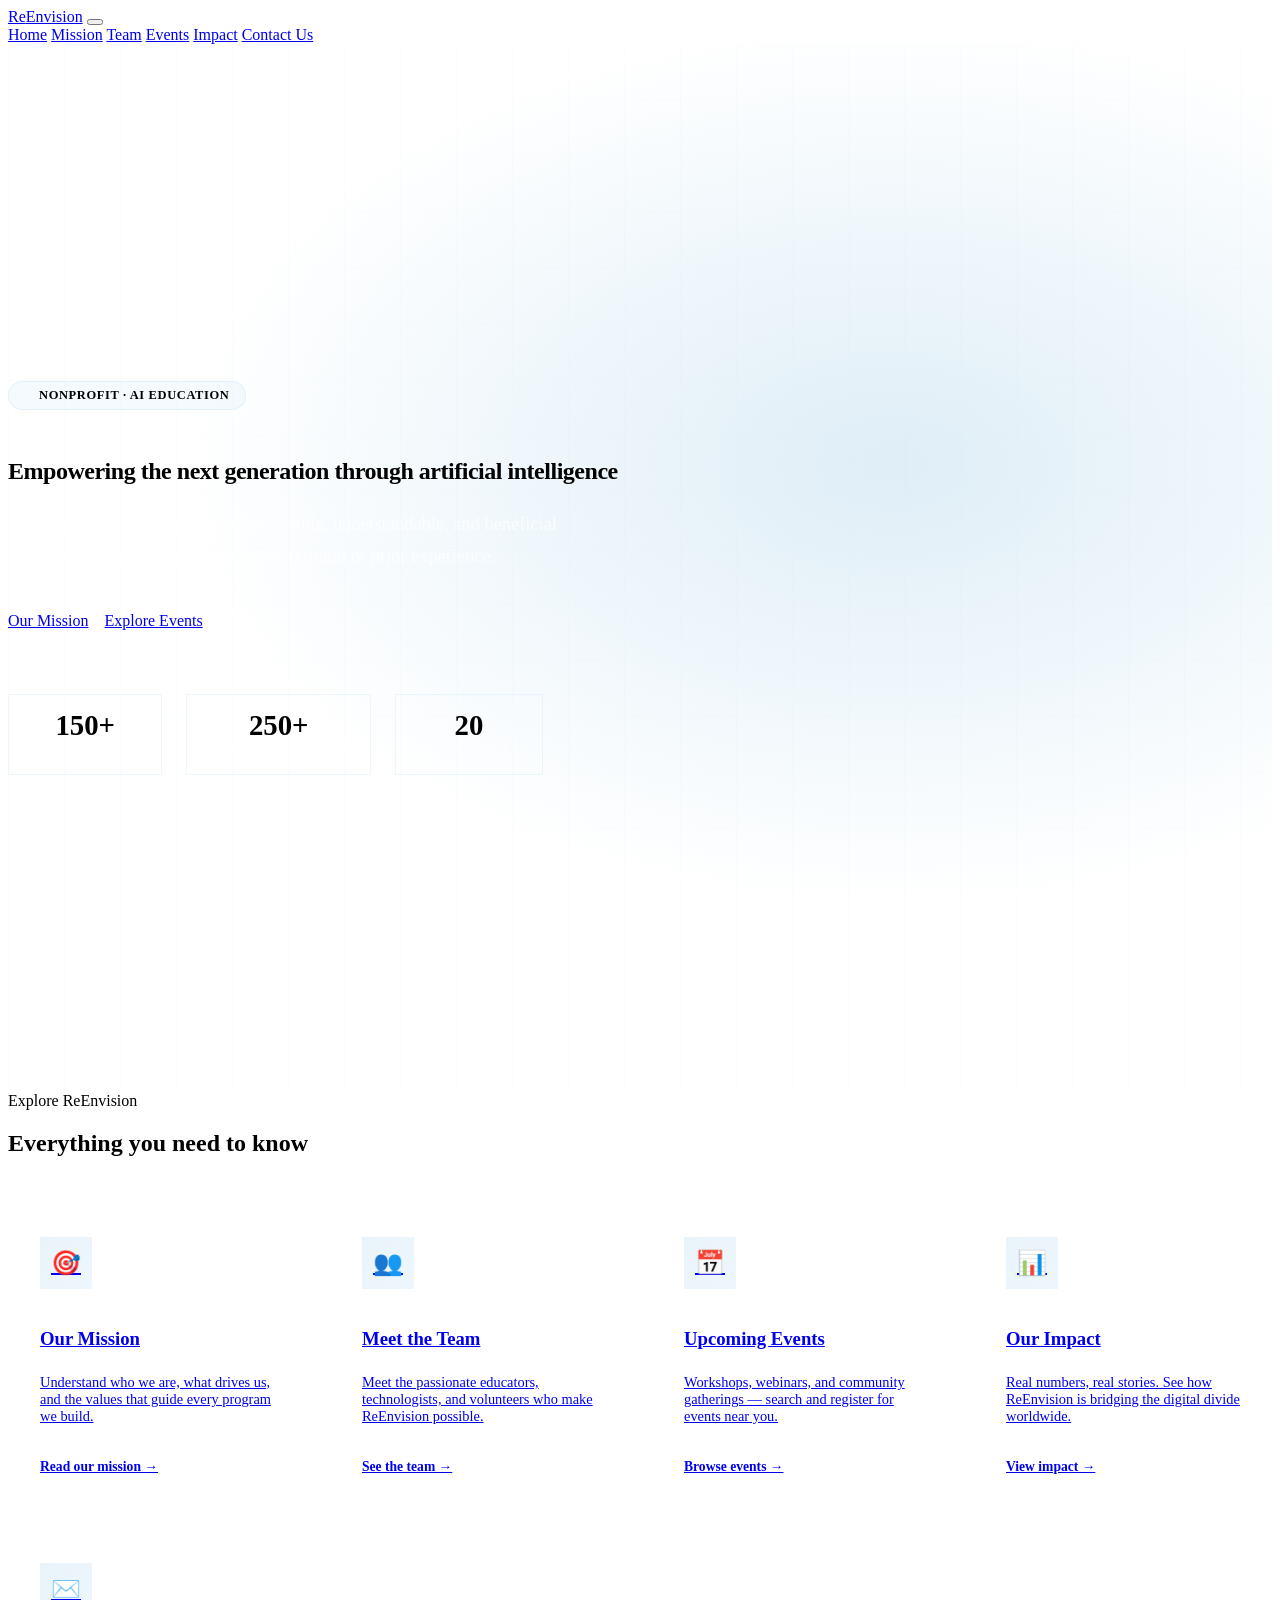
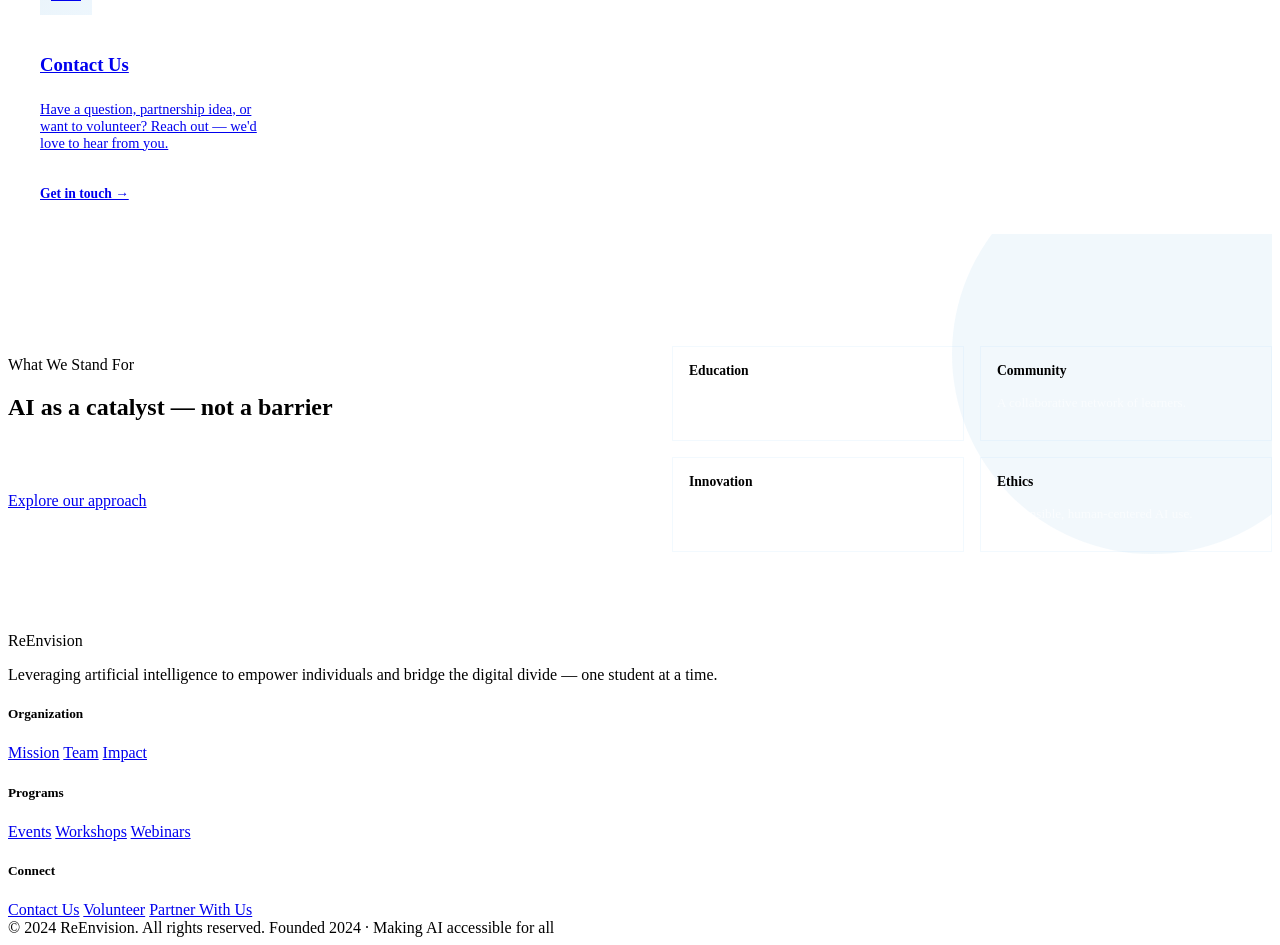
==== index.html @ 41a7dc38 "Add files via upload Main files added" ====
<!DOCTYPE html>
<html lang="en">
<head>
  <meta charset="UTF-8" />
  <meta name="viewport" content="width=device-width, initial-scale=1.0" />
  <title>ReEnvision — AI Education for Everyone</title>
  <link rel="stylesheet" href="style.css" />
  <style>
    /* ── Hero ── */
    .hero {
      background: linear-gradient(135deg, var(--navy) 0%, var(--mid-blue) 60%, #1a4a7a 100%);
      position: relative;
      overflow: hidden;
      padding: 120px 0 100px;
      min-height: 92vh;
      display: flex;
      align-items: center;
    }
    .hero::before {
      content: '';
      position: absolute;
      inset: 0;
      background: radial-gradient(ellipse 80% 60% at 70% 40%, rgba(74,159,212,0.18) 0%, transparent 70%);
    }
    .hero-grid-bg {
      position: absolute;
      inset: 0;
      background-image:
        linear-gradient(rgba(168,212,245,0.04) 1px, transparent 1px),
        linear-gradient(90deg, rgba(168,212,245,0.04) 1px, transparent 1px);
      background-size: 56px 56px;
    }
    .hero-content {
      position: relative;
      z-index: 2;
      max-width: 720px;
    }
    .hero-tag {
      display: inline-flex;
      align-items: center;
      gap: 8px;
      background: rgba(168,212,245,0.12);
      border: 1px solid rgba(168,212,245,0.25);
      border-radius: 100px;
      padding: 6px 16px;
      font-size: 0.78rem;
      font-weight: 600;
      color: var(--baby-blue);
      font-family: var(--font-display);
      letter-spacing: 0.05em;
      text-transform: uppercase;
      margin-bottom: 28px;
    }
    .hero-tag::before {
      content: '';
      width: 6px; height: 6px;
      background: var(--baby-blue);
      border-radius: 50%;
      animation: pulse 2s infinite;
    }
    @keyframes pulse {
      0%,100% { opacity: 1; transform: scale(1); }
      50%      { opacity: 0.5; transform: scale(1.4); }
    }
    .hero h1 {
      color: var(--white);
      margin-bottom: 24px;
      letter-spacing: -0.02em;
    }
    .hero h1 em {
      font-style: normal;
      color: var(--baby-blue);
    }
    .hero-sub {
      font-size: 1.15rem;
      color: rgba(255,255,255,0.72);
      margin-bottom: 40px;
      max-width: 560px;
      line-height: 1.7;
      font-family: var(--font-body);
    }
    .hero-btns { display: flex; gap: 16px; flex-wrap: wrap; }

    /* Floating stat chips */
    .hero-stats {
      display: flex;
      gap: 24px;
      margin-top: 64px;
      flex-wrap: wrap;
    }
    .stat-chip {
      background: rgba(255,255,255,0.06);
      border: 1px solid rgba(168,212,245,0.2);
      border-radius: var(--radius-md);
      padding: 16px 24px;
      text-align: center;
    }
    .stat-chip strong {
      display: block;
      font-family: var(--font-display);
      font-size: 1.8rem;
      font-weight: 800;
      color: var(--baby-blue);
      line-height: 1;
    }
    .stat-chip span {
      font-size: 0.78rem;
      color: rgba(255,255,255,0.55);
      text-transform: uppercase;
      letter-spacing: 0.06em;
    }

    /* ── Navigation Cards (Home Hub) ── */
    .nav-hub { background: var(--light-bg); }
    .hub-grid {
      display: grid;
      grid-template-columns: repeat(auto-fit, minmax(280px, 1fr));
      gap: 24px;
      margin-top: 48px;
    }
    .hub-card {
      background: var(--white);
      border: 1px solid var(--border);
      border-radius: var(--radius-md);
      padding: 32px;
      transition: var(--transition);
      box-shadow: var(--shadow-card);
      position: relative;
      overflow: hidden;
      display: flex;
      flex-direction: column;
    }
    .hub-card::before {
      content: '';
      position: absolute;
      top: 0; left: 0; right: 0;
      height: 3px;
      background: linear-gradient(90deg, var(--accent), var(--baby-blue));
      transform: scaleX(0);
      transform-origin: left;
      transition: var(--transition);
    }
    .hub-card:hover { transform: translateY(-6px); box-shadow: var(--shadow-hover); border-color: var(--baby-blue); }
    .hub-card:hover::before { transform: scaleX(1); }
    .hub-icon {
      width: 52px; height: 52px;
      background: linear-gradient(135deg, rgba(74,159,212,0.12), rgba(168,212,245,0.2));
      border-radius: var(--radius-sm);
      display: flex; align-items: center; justify-content: center;
      font-size: 1.5rem;
      margin-bottom: 20px;
    }
    .hub-card h3 { margin-bottom: 10px; }
    .hub-card p  { font-size: 0.9rem; flex: 1; }
    .hub-link {
      display: inline-flex;
      align-items: center;
      gap: 6px;
      margin-top: 20px;
      font-size: 0.85rem;
      font-weight: 600;
      color: var(--accent);
      font-family: var(--font-display);
      transition: var(--transition);
    }
    .hub-link:hover { gap: 10px; }

    /* ── Mission Strip ── */
    .mission-strip {
      background: linear-gradient(135deg, var(--navy), var(--mid-blue));
      color: var(--white);
      padding: 80px 0;
      position: relative;
      overflow: hidden;
    }
    .mission-strip::after {
      content: '';
      position: absolute;
      right: -80px; top: -80px;
      width: 400px; height: 400px;
      border-radius: 50%;
      background: rgba(74,159,212,0.08);
    }
    .mission-strip-inner {
      display: grid;
      grid-template-columns: 1fr 1fr;
      gap: 64px;
      align-items: center;
      position: relative;
      z-index: 1;
    }
    .mission-strip h2 { color: var(--white); }
    .mission-strip p { color: rgba(255,255,255,0.72); margin-top: 16px; }
    .pillars { margin-top: 32px; display: grid; grid-template-columns: 1fr 1fr; gap: 16px; }
    .pillar {
      background: rgba(255,255,255,0.06);
      border: 1px solid rgba(168,212,245,0.15);
      border-radius: var(--radius-sm);
      padding: 16px;
    }
    .pillar-name {
      font-family: var(--font-display);
      font-weight: 700;
      font-size: 0.85rem;
      color: var(--baby-blue);
      margin-bottom: 4px;
    }
    .pillar p { font-size: 0.82rem; color: rgba(255,255,255,0.6); }

    /* ── Responsive ── */
    @media (max-width: 768px) {
      .mission-strip-inner { grid-template-columns: 1fr; gap: 32px; }
      .hero { min-height: auto; padding: 80px 0 60px; }
    }
  </style>
</head>
<body>

<!-- ── Navigation ── -->
<nav class="nav">
  <div class="container nav-inner">
    <a class="nav-logo" href="index.html">Re<span>Envision</span></a>
    <button class="nav-toggle" aria-label="Toggle menu" onclick="this.nextElementSibling.classList.toggle('open')">
      <span></span><span></span><span></span>
    </button>
    <div class="nav-links">
      <a href="index.html" class="active">Home</a>
      <a href="mission.html">Mission</a>
      <a href="team.html">Team</a>
      <a href="events.html">Events</a>
      <a href="impact.html">Impact</a>
      <a href="contact.html" class="nav-cta">Contact Us</a>
    </div>
  </div>
</nav>

<!-- ── Hero ── -->
<section class="hero">
  <div class="hero-grid-bg"></div>
  <div class="container">
    <div class="hero-content">
      <div class="hero-tag">Nonprofit · AI Education</div>
      <h1>Empowering the next generation through <em>artificial intelligence</em></h1>
      <p class="hero-sub">ReEnvision makes AI education accessible, understandable, and beneficial for every student — regardless of background or prior experience.</p>
      <div class="hero-btns">
        <a href="mission.html" class="btn btn-primary">Our Mission</a>
        <a href="events.html" class="btn btn-outline">Explore Events</a>
      </div>
      <div class="hero-stats">
        <div class="stat-chip"><strong>150+</strong><span>Contributors</span></div>
        <div class="stat-chip"><strong>250+</strong><span>Hours of Content</span></div>
        <div class="stat-chip"><strong>20</strong><span>Partnerships</span></div>
      </div>
    </div>
  </div>
</section>

<!-- ── Hub Navigation ── -->
<section class="section nav-hub">
  <div class="container">
    <div class="text-center">
      <div class="eyebrow">Explore ReEnvision</div>
      <h2>Everything you need to know</h2>
      <div class="divider"></div>
    </div>
    <div class="hub-grid">
      <a href="mission.html" class="hub-card">
        <div class="hub-icon">🎯</div>
        <h3>Our Mission</h3>
        <p>Understand who we are, what drives us, and the values that guide every program we build.</p>
        <span class="hub-link">Read our mission →</span>
      </a>
      <a href="team.html" class="hub-card">
        <div class="hub-icon">👥</div>
        <h3>Meet the Team</h3>
        <p>Meet the passionate educators, technologists, and volunteers who make ReEnvision possible.</p>
        <span class="hub-link">See the team →</span>
      </a>
      <a href="events.html" class="hub-card">
        <div class="hub-icon">📅</div>
        <h3>Upcoming Events</h3>
        <p>Workshops, webinars, and community gatherings — search and register for events near you.</p>
        <span class="hub-link">Browse events →</span>
      </a>
      <a href="impact.html" class="hub-card">
        <div class="hub-icon">📊</div>
        <h3>Our Impact</h3>
        <p>Real numbers, real stories. See how ReEnvision is bridging the digital divide worldwide.</p>
        <span class="hub-link">View impact →</span>
      </a>
      <a href="contact.html" class="hub-card">
        <div class="hub-icon">✉️</div>
        <h3>Contact Us</h3>
        <p>Have a question, partnership idea, or want to volunteer? Reach out — we'd love to hear from you.</p>
        <span class="hub-link">Get in touch →</span>
      </a>
    </div>
  </div>
</section>

<!-- ── Mission Strip ── -->
<section class="mission-strip">
  <div class="container">
    <div class="mission-strip-inner">
      <div>
        <div class="eyebrow" style="color:var(--baby-blue)">What We Stand For</div>
        <h2>AI as a catalyst — not a barrier</h2>
        <p>We believe technology should uplift, not divide. ReEnvision exists to ensure that students from every background can participate in — and shape — the AI-powered future.</p>
        <a href="mission.html" class="btn btn-outline" style="margin-top:28px">Explore our approach</a>
      </div>
      <div class="pillars">
        <div class="pillar">
          <div class="pillar-name">Education</div>
          <p>Hands-on AI learning for all skill levels.</p>
        </div>
        <div class="pillar">
          <div class="pillar-name">Community</div>
          <p>A collaborative network of learners.</p>
        </div>
        <div class="pillar">
          <div class="pillar-name">Innovation</div>
          <p>Solving real problems with real tools.</p>
        </div>
        <div class="pillar">
          <div class="pillar-name">Ethics</div>
          <p>Responsible, human-centered AI use.</p>
        </div>
      </div>
    </div>
  </div>
</section>

<!-- ── Footer ── -->
<footer class="footer">
  <div class="container">
    <div class="footer-grid">
      <div class="footer-brand">
        <div class="footer-logo">Re<span>Envision</span></div>
        <p>Leveraging artificial intelligence to empower individuals and bridge the digital divide — one student at a time.</p>
      </div>
      <div class="footer-col">
        <h5>Organization</h5>
        <a href="mission.html">Mission</a>
        <a href="team.html">Team</a>
        <a href="impact.html">Impact</a>
      </div>
      <div class="footer-col">
        <h5>Programs</h5>
        <a href="events.html">Events</a>
        <a href="events.html">Workshops</a>
        <a href="events.html">Webinars</a>
      </div>
      <div class="footer-col">
        <h5>Connect</h5>
        <a href="contact.html">Contact Us</a>
        <a href="contact.html">Volunteer</a>
        <a href="contact.html">Partner With Us</a>
      </div>
    </div>
    <div class="footer-bottom">
      <span>© 2024 ReEnvision. All rights reserved.</span>
      <span>Founded 2024 · Making AI accessible for all</span>
    </div>
  </div>
</footer>

</body>
</html>
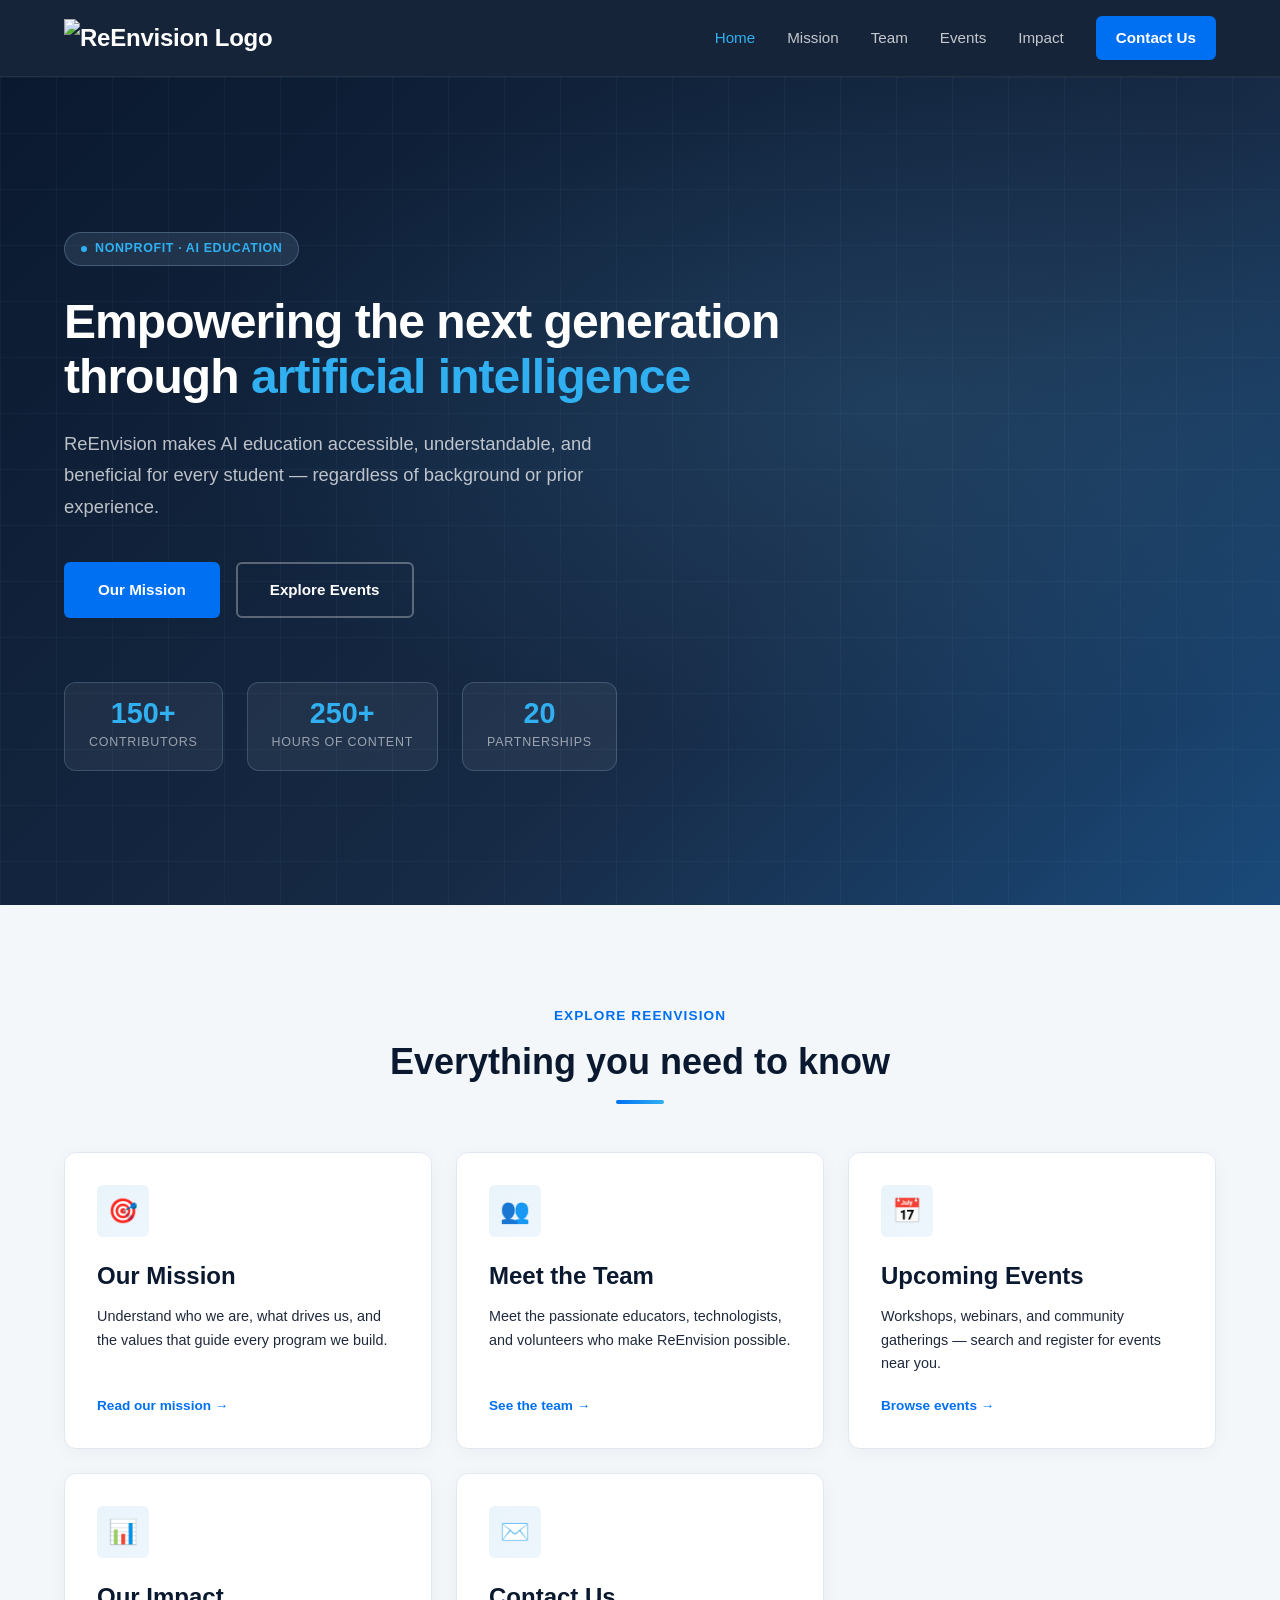
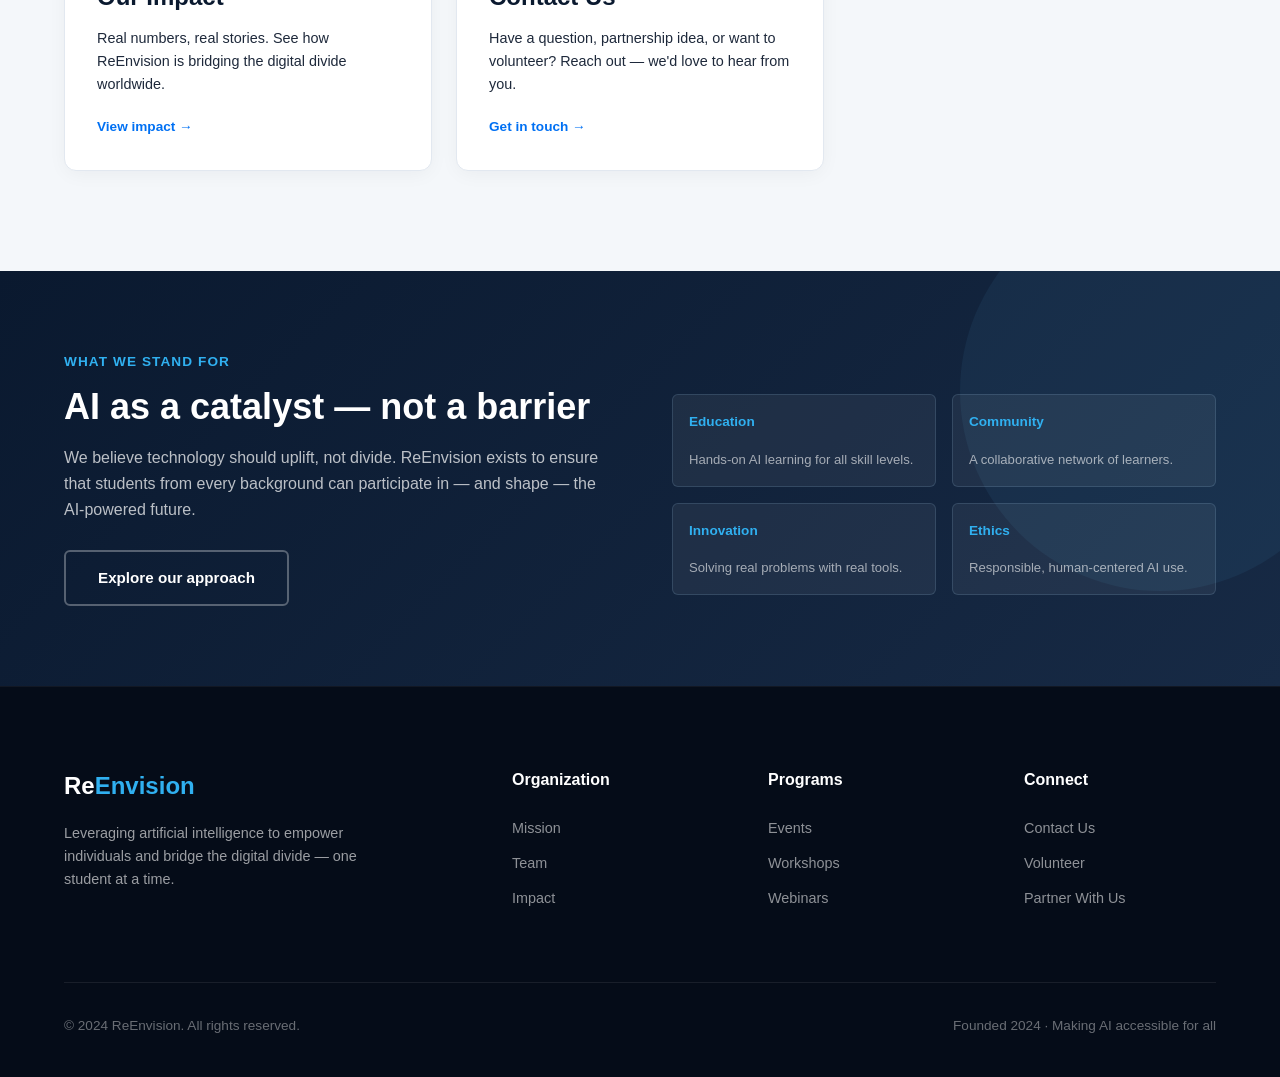
==== commit ea9cba82: "Replace logo text with image in navigation" ====
--- a/index.html
+++ b/index.html
@@ -1,368 +1,368 @@
-<!DOCTYPE html>
-<html lang="en">
-<head>
-  <meta charset="UTF-8" />
-  <meta name="viewport" content="width=device-width, initial-scale=1.0" />
-  <title>ReEnvision — AI Education for Everyone</title>
-  <link rel="stylesheet" href="style.css" />
-  <style>
-    /* ── Hero ── */
-    .hero {
-      background: linear-gradient(135deg, var(--navy) 0%, var(--mid-blue) 60%, #1a4a7a 100%);
-      position: relative;
-      overflow: hidden;
-      padding: 120px 0 100px;
-      min-height: 92vh;
-      display: flex;
-      align-items: center;
-    }
-    .hero::before {
-      content: '';
-      position: absolute;
-      inset: 0;
-      background: radial-gradient(ellipse 80% 60% at 70% 40%, rgba(74,159,212,0.18) 0%, transparent 70%);
-    }
-    .hero-grid-bg {
-      position: absolute;
-      inset: 0;
-      background-image:
-        linear-gradient(rgba(168,212,245,0.04) 1px, transparent 1px),
-        linear-gradient(90deg, rgba(168,212,245,0.04) 1px, transparent 1px);
-      background-size: 56px 56px;
-    }
-    .hero-content {
-      position: relative;
-      z-index: 2;
-      max-width: 720px;
-    }
-    .hero-tag {
-      display: inline-flex;
-      align-items: center;
-      gap: 8px;
-      background: rgba(168,212,245,0.12);
-      border: 1px solid rgba(168,212,245,0.25);
-      border-radius: 100px;
-      padding: 6px 16px;
-      font-size: 0.78rem;
-      font-weight: 600;
-      color: var(--baby-blue);
-      font-family: var(--font-display);
-      letter-spacing: 0.05em;
-      text-transform: uppercase;
-      margin-bottom: 28px;
-    }
-    .hero-tag::before {
-      content: '';
-      width: 6px; height: 6px;
-      background: var(--baby-blue);
-      border-radius: 50%;
-      animation: pulse 2s infinite;
-    }
-    @keyframes pulse {
-      0%,100% { opacity: 1; transform: scale(1); }
-      50%      { opacity: 0.5; transform: scale(1.4); }
-    }
-    .hero h1 {
-      color: var(--white);
-      margin-bottom: 24px;
-      letter-spacing: -0.02em;
-    }
-    .hero h1 em {
-      font-style: normal;
-      color: var(--baby-blue);
-    }
-    .hero-sub {
-      font-size: 1.15rem;
-      color: rgba(255,255,255,0.72);
-      margin-bottom: 40px;
-      max-width: 560px;
-      line-height: 1.7;
-      font-family: var(--font-body);
-    }
-    .hero-btns { display: flex; gap: 16px; flex-wrap: wrap; }
-
-    /* Floating stat chips */
-    .hero-stats {
-      display: flex;
-      gap: 24px;
-      margin-top: 64px;
-      flex-wrap: wrap;
-    }
-    .stat-chip {
-      background: rgba(255,255,255,0.06);
-      border: 1px solid rgba(168,212,245,0.2);
-      border-radius: var(--radius-md);
-      padding: 16px 24px;
-      text-align: center;
-    }
-    .stat-chip strong {
-      display: block;
-      font-family: var(--font-display);
-      font-size: 1.8rem;
-      font-weight: 800;
-      color: var(--baby-blue);
-      line-height: 1;
-    }
-    .stat-chip span {
-      font-size: 0.78rem;
-      color: rgba(255,255,255,0.55);
-      text-transform: uppercase;
-      letter-spacing: 0.06em;
-    }
-
-    /* ── Navigation Cards (Home Hub) ── */
-    .nav-hub { background: var(--light-bg); }
-    .hub-grid {
-      display: grid;
-      grid-template-columns: repeat(auto-fit, minmax(280px, 1fr));
-      gap: 24px;
-      margin-top: 48px;
-    }
-    .hub-card {
-      background: var(--white);
-      border: 1px solid var(--border);
-      border-radius: var(--radius-md);
-      padding: 32px;
-      transition: var(--transition);
-      box-shadow: var(--shadow-card);
-      position: relative;
-      overflow: hidden;
-      display: flex;
-      flex-direction: column;
-    }
-    .hub-card::before {
-      content: '';
-      position: absolute;
-      top: 0; left: 0; right: 0;
-      height: 3px;
-      background: linear-gradient(90deg, var(--accent), var(--baby-blue));
-      transform: scaleX(0);
-      transform-origin: left;
-      transition: var(--transition);
-    }
-    .hub-card:hover { transform: translateY(-6px); box-shadow: var(--shadow-hover); border-color: var(--baby-blue); }
-    .hub-card:hover::before { transform: scaleX(1); }
-    .hub-icon {
-      width: 52px; height: 52px;
-      background: linear-gradient(135deg, rgba(74,159,212,0.12), rgba(168,212,245,0.2));
-      border-radius: var(--radius-sm);
-      display: flex; align-items: center; justify-content: center;
-      font-size: 1.5rem;
-      margin-bottom: 20px;
-    }
-    .hub-card h3 { margin-bottom: 10px; }
-    .hub-card p  { font-size: 0.9rem; flex: 1; }
-    .hub-link {
-      display: inline-flex;
-      align-items: center;
-      gap: 6px;
-      margin-top: 20px;
-      font-size: 0.85rem;
-      font-weight: 600;
-      color: var(--accent);
-      font-family: var(--font-display);
-      transition: var(--transition);
-    }
-    .hub-link:hover { gap: 10px; }
-
-    /* ── Mission Strip ── */
-    .mission-strip {
-      background: linear-gradient(135deg, var(--navy), var(--mid-blue));
-      color: var(--white);
-      padding: 80px 0;
-      position: relative;
-      overflow: hidden;
-    }
-    .mission-strip::after {
-      content: '';
-      position: absolute;
-      right: -80px; top: -80px;
-      width: 400px; height: 400px;
-      border-radius: 50%;
-      background: rgba(74,159,212,0.08);
-    }
-    .mission-strip-inner {
-      display: grid;
-      grid-template-columns: 1fr 1fr;
-      gap: 64px;
-      align-items: center;
-      position: relative;
-      z-index: 1;
-    }
-    .mission-strip h2 { color: var(--white); }
-    .mission-strip p { color: rgba(255,255,255,0.72); margin-top: 16px; }
-    .pillars { margin-top: 32px; display: grid; grid-template-columns: 1fr 1fr; gap: 16px; }
-    .pillar {
-      background: rgba(255,255,255,0.06);
-      border: 1px solid rgba(168,212,245,0.15);
-      border-radius: var(--radius-sm);
-      padding: 16px;
-    }
-    .pillar-name {
-      font-family: var(--font-display);
-      font-weight: 700;
-      font-size: 0.85rem;
-      color: var(--baby-blue);
-      margin-bottom: 4px;
-    }
-    .pillar p { font-size: 0.82rem; color: rgba(255,255,255,0.6); }
-
-    /* ── Responsive ── */
-    @media (max-width: 768px) {
-      .mission-strip-inner { grid-template-columns: 1fr; gap: 32px; }
-      .hero { min-height: auto; padding: 80px 0 60px; }
-    }
-  </style>
-</head>
-<body>
-
-<!-- ── Navigation ── -->
-<nav class="nav">
-  <div class="container nav-inner">
-    <a class="nav-logo" href="index.html">Re<span>Envision</span></a>
-    <button class="nav-toggle" aria-label="Toggle menu" onclick="this.nextElementSibling.classList.toggle('open')">
-      <span></span><span></span><span></span>
-    </button>
-    <div class="nav-links">
-      <a href="index.html" class="active">Home</a>
-      <a href="mission.html">Mission</a>
-      <a href="team.html">Team</a>
-      <a href="events.html">Events</a>
-      <a href="impact.html">Impact</a>
-      <a href="contact.html" class="nav-cta">Contact Us</a>
-    </div>
-  </div>
-</nav>
-
-<!-- ── Hero ── -->
-<section class="hero">
-  <div class="hero-grid-bg"></div>
-  <div class="container">
-    <div class="hero-content">
-      <div class="hero-tag">Nonprofit · AI Education</div>
-      <h1>Empowering the next generation through <em>artificial intelligence</em></h1>
-      <p class="hero-sub">ReEnvision makes AI education accessible, understandable, and beneficial for every student — regardless of background or prior experience.</p>
-      <div class="hero-btns">
-        <a href="mission.html" class="btn btn-primary">Our Mission</a>
-        <a href="events.html" class="btn btn-outline">Explore Events</a>
-      </div>
-      <div class="hero-stats">
-        <div class="stat-chip"><strong>150+</strong><span>Contributors</span></div>
-        <div class="stat-chip"><strong>250+</strong><span>Hours of Content</span></div>
-        <div class="stat-chip"><strong>20</strong><span>Partnerships</span></div>
-      </div>
-    </div>
-  </div>
-</section>
-
-<!-- ── Hub Navigation ── -->
-<section class="section nav-hub">
-  <div class="container">
-    <div class="text-center">
-      <div class="eyebrow">Explore ReEnvision</div>
-      <h2>Everything you need to know</h2>
-      <div class="divider"></div>
-    </div>
-    <div class="hub-grid">
-      <a href="mission.html" class="hub-card">
-        <div class="hub-icon">🎯</div>
-        <h3>Our Mission</h3>
-        <p>Understand who we are, what drives us, and the values that guide every program we build.</p>
-        <span class="hub-link">Read our mission →</span>
-      </a>
-      <a href="team.html" class="hub-card">
-        <div class="hub-icon">👥</div>
-        <h3>Meet the Team</h3>
-        <p>Meet the passionate educators, technologists, and volunteers who make ReEnvision possible.</p>
-        <span class="hub-link">See the team →</span>
-      </a>
-      <a href="events.html" class="hub-card">
-        <div class="hub-icon">📅</div>
-        <h3>Upcoming Events</h3>
-        <p>Workshops, webinars, and community gatherings — search and register for events near you.</p>
-        <span class="hub-link">Browse events →</span>
-      </a>
-      <a href="impact.html" class="hub-card">
-        <div class="hub-icon">📊</div>
-        <h3>Our Impact</h3>
-        <p>Real numbers, real stories. See how ReEnvision is bridging the digital divide worldwide.</p>
-        <span class="hub-link">View impact →</span>
-      </a>
-      <a href="contact.html" class="hub-card">
-        <div class="hub-icon">✉️</div>
-        <h3>Contact Us</h3>
-        <p>Have a question, partnership idea, or want to volunteer? Reach out — we'd love to hear from you.</p>
-        <span class="hub-link">Get in touch →</span>
-      </a>
-    </div>
-  </div>
-</section>
-
-<!-- ── Mission Strip ── -->
-<section class="mission-strip">
-  <div class="container">
-    <div class="mission-strip-inner">
-      <div>
-        <div class="eyebrow" style="color:var(--baby-blue)">What We Stand For</div>
-        <h2>AI as a catalyst — not a barrier</h2>
-        <p>We believe technology should uplift, not divide. ReEnvision exists to ensure that students from every background can participate in — and shape — the AI-powered future.</p>
-        <a href="mission.html" class="btn btn-outline" style="margin-top:28px">Explore our approach</a>
-      </div>
-      <div class="pillars">
-        <div class="pillar">
-          <div class="pillar-name">Education</div>
-          <p>Hands-on AI learning for all skill levels.</p>
-        </div>
-        <div class="pillar">
-          <div class="pillar-name">Community</div>
-          <p>A collaborative network of learners.</p>
-        </div>
-        <div class="pillar">
-          <div class="pillar-name">Innovation</div>
-          <p>Solving real problems with real tools.</p>
-        </div>
-        <div class="pillar">
-          <div class="pillar-name">Ethics</div>
-          <p>Responsible, human-centered AI use.</p>
-        </div>
-      </div>
-    </div>
-  </div>
-</section>
-
-<!-- ── Footer ── -->
-<footer class="footer">
-  <div class="container">
-    <div class="footer-grid">
-      <div class="footer-brand">
-        <div class="footer-logo">Re<span>Envision</span></div>
-        <p>Leveraging artificial intelligence to empower individuals and bridge the digital divide — one student at a time.</p>
-      </div>
-      <div class="footer-col">
-        <h5>Organization</h5>
-        <a href="mission.html">Mission</a>
-        <a href="team.html">Team</a>
-        <a href="impact.html">Impact</a>
-      </div>
-      <div class="footer-col">
-        <h5>Programs</h5>
-        <a href="events.html">Events</a>
-        <a href="events.html">Workshops</a>
-        <a href="events.html">Webinars</a>
-      </div>
-      <div class="footer-col">
-        <h5>Connect</h5>
-        <a href="contact.html">Contact Us</a>
-        <a href="contact.html">Volunteer</a>
-        <a href="contact.html">Partner With Us</a>
-      </div>
-    </div>
-    <div class="footer-bottom">
-      <span>© 2024 ReEnvision. All rights reserved.</span>
-      <span>Founded 2024 · Making AI accessible for all</span>
-    </div>
-  </div>
-</footer>
-
-</body>
-</html>+<!DOCTYPE html>
+<html lang="en">
+<head>
+  <meta charset="UTF-8" />
+  <meta name="viewport" content="width=device-width, initial-scale=1.0" />
+  <title>ReEnvision — AI Education for Everyone</title>
+  <link rel="stylesheet" href="style.css" />
+  <style>
+    /* ── Hero ── */
+    .hero {
+      background: linear-gradient(135deg, var(--navy) 0%, var(--mid-blue) 60%, #1a4a7a 100%);
+      position: relative;
+      overflow: hidden;
+      padding: 120px 0 100px;
+      min-height: 92vh;
+      display: flex;
+      align-items: center;
+    }
+    .hero::before {
+      content: '';
+      position: absolute;
+      inset: 0;
+      background: radial-gradient(ellipse 80% 60% at 70% 40%, rgba(74,159,212,0.18) 0%, transparent 70%);
+    }
+    .hero-grid-bg {
+      position: absolute;
+      inset: 0;
+      background-image:
+        linear-gradient(rgba(168,212,245,0.04) 1px, transparent 1px),
+        linear-gradient(90deg, rgba(168,212,245,0.04) 1px, transparent 1px);
+      background-size: 56px 56px;
+    }
+    .hero-content {
+      position: relative;
+      z-index: 2;
+      max-width: 720px;
+    }
+    .hero-tag {
+      display: inline-flex;
+      align-items: center;
+      gap: 8px;
+      background: rgba(168,212,245,0.12);
+      border: 1px solid rgba(168,212,245,0.25);
+      border-radius: 100px;
+      padding: 6px 16px;
+      font-size: 0.78rem;
+      font-weight: 600;
+      color: var(--baby-blue);
+      font-family: var(--font-display);
+      letter-spacing: 0.05em;
+      text-transform: uppercase;
+      margin-bottom: 28px;
+    }
+    .hero-tag::before {
+      content: '';
+      width: 6px; height: 6px;
+      background: var(--baby-blue);
+      border-radius: 50%;
+      animation: pulse 2s infinite;
+    }
+    @keyframes pulse {
+      0%,100% { opacity: 1; transform: scale(1); }
+      50%      { opacity: 0.5; transform: scale(1.4); }
+    }
+    .hero h1 {
+      color: var(--white);
+      margin-bottom: 24px;
+      letter-spacing: -0.02em;
+    }
+    .hero h1 em {
+      font-style: normal;
+      color: var(--baby-blue);
+    }
+    .hero-sub {
+      font-size: 1.15rem;
+      color: rgba(255,255,255,0.72);
+      margin-bottom: 40px;
+      max-width: 560px;
+      line-height: 1.7;
+      font-family: var(--font-body);
+    }
+    .hero-btns { display: flex; gap: 16px; flex-wrap: wrap; }
+
+    /* Floating stat chips */
+    .hero-stats {
+      display: flex;
+      gap: 24px;
+      margin-top: 64px;
+      flex-wrap: wrap;
+    }
+    .stat-chip {
+      background: rgba(255,255,255,0.06);
+      border: 1px solid rgba(168,212,245,0.2);
+      border-radius: var(--radius-md);
+      padding: 16px 24px;
+      text-align: center;
+    }
+    .stat-chip strong {
+      display: block;
+      font-family: var(--font-display);
+      font-size: 1.8rem;
+      font-weight: 800;
+      color: var(--baby-blue);
+      line-height: 1;
+    }
+    .stat-chip span {
+      font-size: 0.78rem;
+      color: rgba(255,255,255,0.55);
+      text-transform: uppercase;
+      letter-spacing: 0.06em;
+    }
+
+    /* ── Navigation Cards (Home Hub) ── */
+    .nav-hub { background: var(--light-bg); }
+    .hub-grid {
+      display: grid;
+      grid-template-columns: repeat(auto-fit, minmax(280px, 1fr));
+      gap: 24px;
+      margin-top: 48px;
+    }
+    .hub-card {
+      background: var(--white);
+      border: 1px solid var(--border);
+      border-radius: var(--radius-md);
+      padding: 32px;
+      transition: var(--transition);
+      box-shadow: var(--shadow-card);
+      position: relative;
+      overflow: hidden;
+      display: flex;
+      flex-direction: column;
+    }
+    .hub-card::before {
+      content: '';
+      position: absolute;
+      top: 0; left: 0; right: 0;
+      height: 3px;
+      background: linear-gradient(90deg, var(--accent), var(--baby-blue));
+      transform: scaleX(0);
+      transform-origin: left;
+      transition: var(--transition);
+    }
+    .hub-card:hover { transform: translateY(-6px); box-shadow: var(--shadow-hover); border-color: var(--baby-blue); }
+    .hub-card:hover::before { transform: scaleX(1); }
+    .hub-icon {
+      width: 52px; height: 52px;
+      background: linear-gradient(135deg, rgba(74,159,212,0.12), rgba(168,212,245,0.2));
+      border-radius: var(--radius-sm);
+      display: flex; align-items: center; justify-content: center;
+      font-size: 1.5rem;
+      margin-bottom: 20px;
+    }
+    .hub-card h3 { margin-bottom: 10px; }
+    .hub-card p  { font-size: 0.9rem; flex: 1; }
+    .hub-link {
+      display: inline-flex;
+      align-items: center;
+      gap: 6px;
+      margin-top: 20px;
+      font-size: 0.85rem;
+      font-weight: 600;
+      color: var(--accent);
+      font-family: var(--font-display);
+      transition: var(--transition);
+    }
+    .hub-link:hover { gap: 10px; }
+
+    /* ── Mission Strip ── */
+    .mission-strip {
+      background: linear-gradient(135deg, var(--navy), var(--mid-blue));
+      color: var(--white);
+      padding: 80px 0;
+      position: relative;
+      overflow: hidden;
+    }
+    .mission-strip::after {
+      content: '';
+      position: absolute;
+      right: -80px; top: -80px;
+      width: 400px; height: 400px;
+      border-radius: 50%;
+      background: rgba(74,159,212,0.08);
+    }
+    .mission-strip-inner {
+      display: grid;
+      grid-template-columns: 1fr 1fr;
+      gap: 64px;
+      align-items: center;
+      position: relative;
+      z-index: 1;
+    }
+    .mission-strip h2 { color: var(--white); }
+    .mission-strip p { color: rgba(255,255,255,0.72); margin-top: 16px; }
+    .pillars { margin-top: 32px; display: grid; grid-template-columns: 1fr 1fr; gap: 16px; }
+    .pillar {
+      background: rgba(255,255,255,0.06);
+      border: 1px solid rgba(168,212,245,0.15);
+      border-radius: var(--radius-sm);
+      padding: 16px;
+    }
+    .pillar-name {
+      font-family: var(--font-display);
+      font-weight: 700;
+      font-size: 0.85rem;
+      color: var(--baby-blue);
+      margin-bottom: 4px;
+    }
+    .pillar p { font-size: 0.82rem; color: rgba(255,255,255,0.6); }
+
+    /* ── Responsive ── */
+    @media (max-width: 768px) {
+      .mission-strip-inner { grid-template-columns: 1fr; gap: 32px; }
+      .hero { min-height: auto; padding: 80px 0 60px; }
+    }
+  </style>
+</head>
+<body>
+
+<!-- ── Navigation ── -->
+<nav class="nav">
+  <div class="container nav-inner">
+    <a class="nav-logo" href="index.html"><img src="reenvisionlogo.png" alt="ReEnvision Logo" class="logo-img"></a>
+    <button class="nav-toggle" aria-label="Toggle menu" onclick="this.nextElementSibling.classList.toggle('open')">
+      <span></span><span></span><span></span>
+    </button>
+    <div class="nav-links">
+      <a href="index.html" class="active">Home</a>
+      <a href="mission.html">Mission</a>
+      <a href="team.html">Team</a>
+      <a href="events.html">Events</a>
+      <a href="impact.html">Impact</a>
+      <a href="contact.html" class="nav-cta">Contact Us</a>
+    </div>
+  </div>
+</nav>
+
+<!-- ── Hero ── -->
+<section class="hero">
+  <div class="hero-grid-bg"></div>
+  <div class="container">
+    <div class="hero-content">
+      <div class="hero-tag">Nonprofit · AI Education</div>
+      <h1>Empowering the next generation through <em>artificial intelligence</em></h1>
+      <p class="hero-sub">ReEnvision makes AI education accessible, understandable, and beneficial for every student — regardless of background or prior experience.</p>
+      <div class="hero-btns">
+        <a href="mission.html" class="btn btn-primary">Our Mission</a>
+        <a href="events.html" class="btn btn-outline">Explore Events</a>
+      </div>
+      <div class="hero-stats">
+        <div class="stat-chip"><strong>150+</strong><span>Contributors</span></div>
+        <div class="stat-chip"><strong>250+</strong><span>Hours of Content</span></div>
+        <div class="stat-chip"><strong>20</strong><span>Partnerships</span></div>
+      </div>
+    </div>
+  </div>
+</section>
+
+<!-- ── Hub Navigation ── -->
+<section class="section nav-hub">
+  <div class="container">
+    <div class="text-center">
+      <div class="eyebrow">Explore ReEnvision</div>
+      <h2>Everything you need to know</h2>
+      <div class="divider"></div>
+    </div>
+    <div class="hub-grid">
+      <a href="mission.html" class="hub-card">
+        <div class="hub-icon">🎯</div>
+        <h3>Our Mission</h3>
+        <p>Understand who we are, what drives us, and the values that guide every program we build.</p>
+        <span class="hub-link">Read our mission →</span>
+      </a>
+      <a href="team.html" class="hub-card">
+        <div class="hub-icon">👥</div>
+        <h3>Meet the Team</h3>
+        <p>Meet the passionate educators, technologists, and volunteers who make ReEnvision possible.</p>
+        <span class="hub-link">See the team →</span>
+      </a>
+      <a href="events.html" class="hub-card">
+        <div class="hub-icon">📅</div>
+        <h3>Upcoming Events</h3>
+        <p>Workshops, webinars, and community gatherings — search and register for events near you.</p>
+        <span class="hub-link">Browse events →</span>
+      </a>
+      <a href="impact.html" class="hub-card">
+        <div class="hub-icon">📊</div>
+        <h3>Our Impact</h3>
+        <p>Real numbers, real stories. See how ReEnvision is bridging the digital divide worldwide.</p>
+        <span class="hub-link">View impact →</span>
+      </a>
+      <a href="contact.html" class="hub-card">
+        <div class="hub-icon">✉️</div>
+        <h3>Contact Us</h3>
+        <p>Have a question, partnership idea, or want to volunteer? Reach out — we'd love to hear from you.</p>
+        <span class="hub-link">Get in touch →</span>
+      </a>
+    </div>
+  </div>
+</section>
+
+<!-- ── Mission Strip ── -->
+<section class="mission-strip">
+  <div class="container">
+    <div class="mission-strip-inner">
+      <div>
+        <div class="eyebrow" style="color:var(--baby-blue)">What We Stand For</div>
+        <h2>AI as a catalyst — not a barrier</h2>
+        <p>We believe technology should uplift, not divide. ReEnvision exists to ensure that students from every background can participate in — and shape — the AI-powered future.</p>
+        <a href="mission.html" class="btn btn-outline" style="margin-top:28px">Explore our approach</a>
+      </div>
+      <div class="pillars">
+        <div class="pillar">
+          <div class="pillar-name">Education</div>
+          <p>Hands-on AI learning for all skill levels.</p>
+        </div>
+        <div class="pillar">
+          <div class="pillar-name">Community</div>
+          <p>A collaborative network of learners.</p>
+        </div>
+        <div class="pillar">
+          <div class="pillar-name">Innovation</div>
+          <p>Solving real problems with real tools.</p>
+        </div>
+        <div class="pillar">
+          <div class="pillar-name">Ethics</div>
+          <p>Responsible, human-centered AI use.</p>
+        </div>
+      </div>
+    </div>
+  </div>
+</section>
+
+<!-- ── Footer ── -->
+<footer class="footer">
+  <div class="container">
+    <div class="footer-grid">
+      <div class="footer-brand">
+        <div class="footer-logo">Re<span>Envision</span></div>
+        <p>Leveraging artificial intelligence to empower individuals and bridge the digital divide — one student at a time.</p>
+      </div>
+      <div class="footer-col">
+        <h5>Organization</h5>
+        <a href="mission.html">Mission</a>
+        <a href="team.html">Team</a>
+        <a href="impact.html">Impact</a>
+      </div>
+      <div class="footer-col">
+        <h5>Programs</h5>
+        <a href="events.html">Events</a>
+        <a href="events.html">Workshops</a>
+        <a href="events.html">Webinars</a>
+      </div>
+      <div class="footer-col">
+        <h5>Connect</h5>
+        <a href="contact.html">Contact Us</a>
+        <a href="contact.html">Volunteer</a>
+        <a href="contact.html">Partner With Us</a>
+      </div>
+    </div>
+    <div class="footer-bottom">
+      <span>© 2024 ReEnvision. All rights reserved.</span>
+      <span>Founded 2024 · Making AI accessible for all</span>
+    </div>
+  </div>
+</footer>
+
+</body>
+</html>
--- a/style.css
+++ b/style.css
@@ -0,0 +1,375 @@
+/* ==========================================================================
+   1. GLOBAL VARIABLES & DESIGN SYSTEM
+   ========================================================================== */
+:root {
+  /* Color Palette */
+  --navy: #0a192f;
+  --mid-blue: #172a45;
+  --baby-blue: #30b0f0;
+  --accent: #0070f3;
+  --white: #ffffff;
+  --light-bg: #f4f7fa;
+  --text-dark: #1e293b;
+  --text-mid: #64748b;
+  --border: #e2e8f0;
+
+  /* Typography */
+  --font-display: 'Segoe UI', -apple-system, BlinkMacSystemFont, Roboto, sans-serif;
+  --font-body: 'Segoe UI', -apple-system, BlinkMacSystemFont, Roboto, sans-serif;
+
+  /* Sizing & Borders */
+  --radius-sm: 6px;
+  --radius-md: 12px;
+  --transition: all 0.3s cubic-bezier(0.4, 0, 0.2, 1);
+
+  /* Shadows */
+  --shadow-card: 0 4px 20px -2px rgba(10, 25, 47, 0.05);
+  --shadow-hover: 0 12px 30px -4px rgba(10, 25, 47, 0.12);
+}
+
+/* ==========================================================================
+   2. BASE STYLES & RESET
+   ========================================================================== */
+*, *::before, *::after {
+  box-sizing: border-box;
+  margin: 0;
+  padding: 0;
+}
+
+body {
+  font-family: var(--font-body);
+  background-color: var(--white);
+  color: var(--text-dark);
+  line-height: 1.6;
+  -webkit-font-smoothing: antialiased;
+}
+
+a {
+  text-decoration: none;
+  color: inherit;
+  transition: var(--transition);
+}
+
+img {
+  max-width: 100%;
+  display: block;
+}
+
+/* ==========================================================================
+   3. STRUCTURAL LAYOUT UTILITIES
+   ========================================================================== */
+.container {
+  width: 100%;
+  max-width: 1200px;
+  margin: 0 auto;
+  padding: 0 24px;
+}
+
+.section {
+  padding: 100px 0;
+}
+
+.text-center {
+  text-align: center;
+}
+
+.divider {
+  width: 48px;
+  height: 4px;
+  background: linear-gradient(90deg, var(--accent), var(--baby-blue));
+  margin: 16px auto 32px;
+  border-radius: 2px;
+}
+
+.eyebrow {
+  font-family: var(--font-display);
+  font-size: 0.85rem;
+  font-weight: 700;
+  text-transform: uppercase;
+  letter-spacing: 0.08em;
+  color: var(--accent);
+  margin-bottom: 12px;
+}
+
+h1 { font-size: 3rem; font-weight: 800; line-height: 1.15; }
+h2 { font-size: 2.25rem; font-weight: 750; line-height: 1.25; color: var(--navy); }
+h3 { font-size: 1.5rem; font-weight: 700; color: var(--navy); }
+h4 { font-size: 1.2rem; font-weight: 600; color: var(--navy); }
+
+/* ==========================================================================
+   4. NAVIGATION BAR
+   ========================================================================== */
+.nav {
+  position: sticky;
+  top: 0;
+  z-index: 1000;
+  background: rgba(10, 25, 47, 0.95);
+  backdrop-filter: blur(12px);
+  border-bottom: 1px solid rgba(255, 255, 255, 0.06);
+  padding: 16px 0;
+}
+
+.nav-inner {
+  display: flex;
+  justify-content: space-between;
+  align-items: center;
+}
+
+.nav-logo {
+  font-family: var(--font-display);
+  font-size: 1.5rem;
+  font-weight: 800;
+  color: var(--white);
+  letter-spacing: -0.01em;
+}
+
+.nav-logo span {
+  color: var(--baby-blue);
+}
+
+.nav-links {
+  display: flex;
+  align-items: center;
+  gap: 32px;
+}
+
+.nav-links a {
+  color: rgba(255, 255, 255, 0.75);
+  font-size: 0.95rem;
+  font-weight: 500;
+}
+
+.nav-links a:hover,
+.nav-links a.active {
+  color: var(--baby-blue);
+}
+
+.nav-links .nav-cta {
+  background: var(--accent);
+  color: var(--white);
+  padding: 10px 20px;
+  border-radius: var(--radius-sm);
+  font-weight: 600;
+}
+
+.nav-links .nav-cta:hover {
+  background: #0056b3;
+  transform: translateY(-1px);
+}
+
+/* Mobile Toggle Hamburger Button */
+.nav-toggle {
+  display: none;
+  background: none;
+  border: none;
+  cursor: pointer;
+  flex-direction: column;
+  gap: 6px;
+}
+
+.nav-toggle span {
+  width: 24px;
+  height: 2px;
+  background-color: var(--white);
+  transition: var(--transition);
+}
+
+/* ==========================================================================
+   5. BUTTON COMPONENTS
+   ========================================================================== */
+.btn {
+  display: inline-flex;
+  align-items: center;
+  justify-content: center;
+  padding: 14px 32px;
+  font-family: var(--font-display);
+  font-size: 0.95rem;
+  font-weight: 600;
+  border-radius: var(--radius-sm);
+  transition: var(--transition);
+  border: 2px solid transparent;
+  cursor: pointer;
+}
+
+.btn-primary {
+  background: var(--accent);
+  color: var(--white);
+}
+
+.btn-primary:hover {
+  background: #0056b3;
+  transform: translateY(-2px);
+  box-shadow: 0 8px 20px rgba(0, 112, 243, 0.2);
+}
+
+.btn-outline {
+  background: transparent;
+  border-color: rgba(255, 255, 255, 0.3);
+  color: var(--white);
+}
+
+.btn-outline:hover {
+  background: rgba(255, 255, 255, 0.08);
+  border-color: var(--white);
+  transform: translateY(-2px);
+}
+
+.btn-outline-dark {
+  background: transparent;
+  border-color: var(--border);
+  color: var(--navy);
+}
+
+.btn-outline-dark:hover {
+  background: var(--light-bg);
+  border-color: var(--navy);
+}
+
+/* ==========================================================================
+   6. GRID ARCHITECTURES (TEAM & FOOTER)
+   ========================================================================== */
+/* Team Grid Framework */
+.team-grid {
+  display: grid;
+  grid-template-columns: repeat(auto-fill, minmax(280px, 1fr));
+  gap: 32px;
+}
+
+.team-card {
+  background: var(--white);
+  border: 1px solid var(--border);
+  border-radius: var(--radius-md);
+  padding: 32px 24px;
+  text-align: center;
+  box-shadow: var(--shadow-card);
+  transition: var(--transition);
+}
+
+.team-card:hover {
+  transform: translateY(-6px);
+  box-shadow: var(--shadow-hover);
+  border-color: rgba(48, 176, 240, 0.4);
+}
+
+.team-avatar {
+  width: 72px;
+  height: 72px;
+  background: linear-gradient(135deg, rgba(0, 112, 243, 0.1), rgba(48, 176, 240, 0.1));
+  color: var(--accent);
+  font-family: var(--font-display);
+  font-size: 1.3rem;
+  font-weight: 700;
+  border-radius: 50%;
+  display: flex;
+  align-items: center;
+  justify-content: center;
+  margin: 0 auto 20px;
+}
+
+.team-card .role {
+  font-size: 0.85rem;
+  font-weight: 600;
+  text-transform: uppercase;
+  color: var(--baby-blue);
+  letter-spacing: 0.05em;
+  margin-bottom: 12px;
+}
+
+.team-card p {
+  color: var(--text-mid);
+  font-size: 0.9rem;
+}
+
+/* Footer Layout Framework */
+.footer {
+  background: #050c18;
+  color: rgba(255, 255, 255, 0.6);
+  padding: 80px 0 40px;
+  font-size: 0.95rem;
+  border-top: 1px solid rgba(255, 255, 255, 0.05);
+}
+
+.footer-grid {
+  display: grid;
+  grid-template-columns: 2fr repeat(3, 1fr);
+  gap: 64px;
+  margin-bottom: 60px;
+}
+
+.footer-brand .footer-logo {
+  font-family: var(--font-display);
+  font-size: 1.5rem;
+  font-weight: 800;
+  color: var(--white);
+  margin-bottom: 16px;
+}
+
+.footer-brand .footer-logo span {
+  color: var(--baby-blue);
+}
+
+.footer-brand p {
+  font-size: 0.9rem;
+  max-width: 320px;
+  line-height: 1.6;
+}
+
+.footer-col h5 {
+  color: var(--white);
+  font-size: 1rem;
+  margin-bottom: 24px;
+  font-weight: 600;
+}
+
+.footer-col a {
+  display: block;
+  color: rgba(255, 255, 255, 0.55);
+  margin-bottom: 12px;
+  font-size: 0.9rem;
+}
+
+.footer-col a:hover {
+  color: var(--baby-blue);
+}
+
+.footer-bottom {
+  border-top: 1px solid rgba(255, 255, 255, 0.08);
+  padding-top: 32px;
+  display: flex;
+  justify-content: space-between;
+  font-size: 0.85rem;
+  color: rgba(255, 255, 255, 0.4);
+}
+
+/* ==========================================================================
+   7. RESPONSIVE BREAKPOINTS (MEDIA QUERIES)
+   ========================================================================== */
+@media (max-width: 992px) {
+  h1 { font-size: 2.5rem; }
+  .footer-grid { grid-template-columns: 1fr 1fr; gap: 40px; }
+}
+
+@media (max-width: 768px) {
+  .section { padding: 60px 0; }
+  
+  /* Mobile Navigation Hamburger Engine */
+  .nav-toggle { display: flex; }
+  
+  .nav-links {
+    display: none;
+    position: absolute;
+    top: 100%; left: 0; right: 0;
+    background: var(--navy);
+    flex-direction: column;
+    padding: 24px;
+    gap: 20px;
+    border-bottom: 1px solid rgba(255, 255, 255, 0.1);
+  }
+  
+  .nav-links.open {
+    display: flex;
+  }
+  
+  .footer-grid { grid-template-columns: 1fr; gap: 32px; }
+  .footer-bottom { flex-direction: column; gap: 12px; text-align: center; }
+}
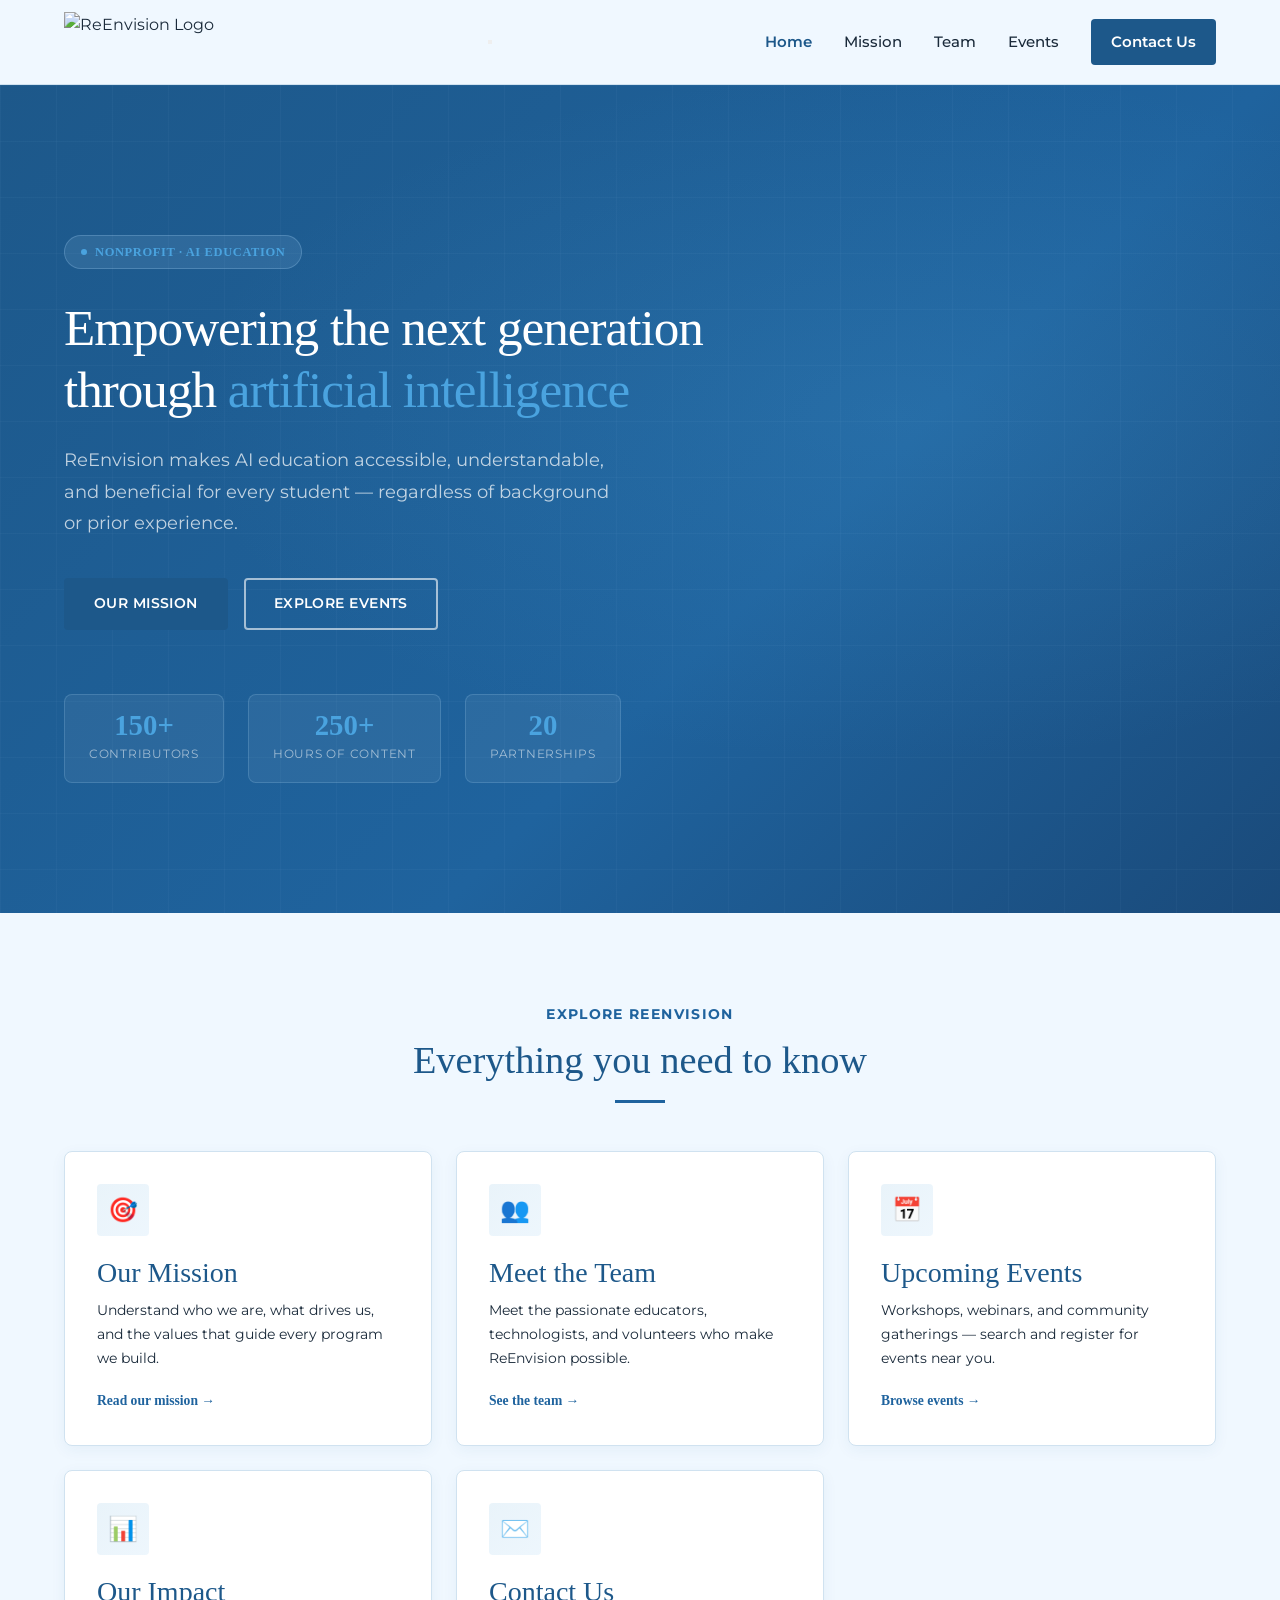
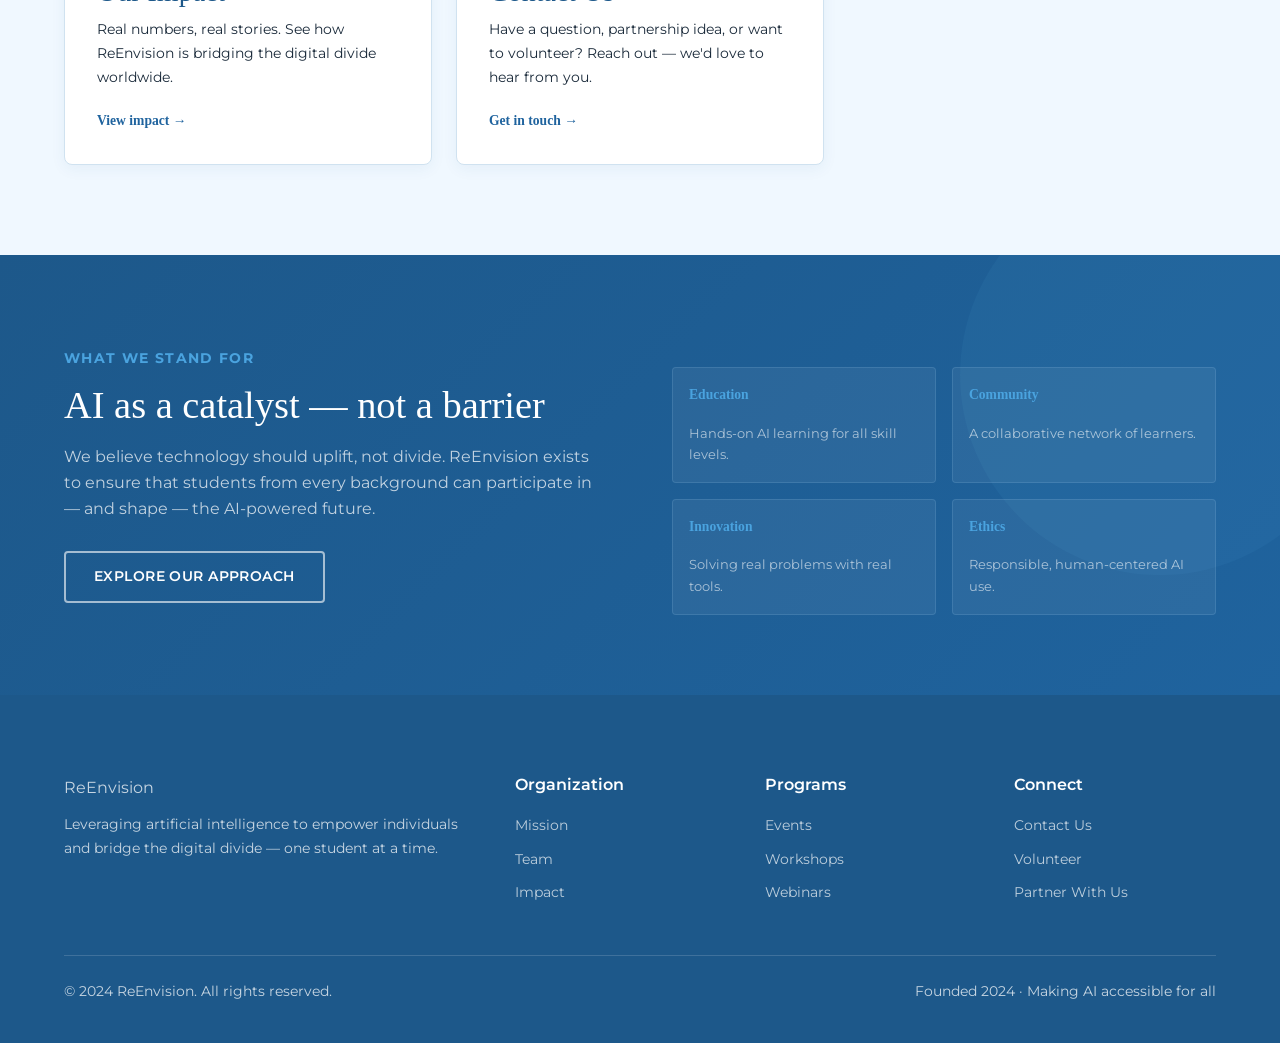
==== commit 36c631d1: "Remove Impact link from navigation" ====
--- a/index.html
+++ b/index.html
@@ -228,7 +228,7 @@
       <a href="mission.html">Mission</a>
       <a href="team.html">Team</a>
       <a href="events.html">Events</a>
-      <a href="impact.html">Impact</a>
+     
       <a href="contact.html" class="nav-cta">Contact Us</a>
     </div>
   </div>
--- a/style.css
+++ b/style.css
@@ -1,30 +1,32 @@
 /* ==========================================================================
-   1. GLOBAL VARIABLES & DESIGN SYSTEM
+   GOOGLE FONTS - BRAND DIRECTIVES
+   ========================================================================== */
+@import url('https://fonts.googleapis.com/css2?family=Montserrat:ital,wght@0,300;0,400;0,500;0,600;0,700;1,400&display=swap');
+
+/* ==========================================================================
+   1. GLOBAL VARIABLES & DESIGN SYSTEM (ADHERING TO BRANDING BOOK)
    ========================================================================== */
 :root {
-  /* Color Palette */
-  --navy: #0a192f;
-  --mid-blue: #172a45;
-  --baby-blue: #30b0f0;
-  --accent: #0070f3;
+  /* Brand Approved Palette */
+  --navy: #1d588a;          /* Main Deep Blue: Trust & Stability */
+  --mid-blue: #1f639e;      /* Accent Blue: Innovation & Growth */
+  --baby-blue: #4aa3df;     /* Supporting Contrast Tint */
+  --accent: #1f639e;        /* Action Primary */
   --white: #ffffff;
-  --light-bg: #f4f7fa;
-  --text-dark: #1e293b;
-  --text-mid: #64748b;
-  --border: #e2e8f0;
-
-  /* Typography */
-  --font-display: 'Segoe UI', -apple-system, BlinkMacSystemFont, Roboto, sans-serif;
-  --font-body: 'Segoe UI', -apple-system, BlinkMacSystemFont, Roboto, sans-serif;
-
-  /* Sizing & Borders */
-  --radius-sm: 6px;
-  --radius-md: 12px;
-  --transition: all 0.3s cubic-bezier(0.4, 0, 0.2, 1);
-
-  /* Shadows */
-  --shadow-card: 0 4px 20px -2px rgba(10, 25, 47, 0.05);
-  --shadow-hover: 0 12px 30px -4px rgba(10, 25, 47, 0.12);
+  --light-bg: #F0F8FF;      /* Ice Blue: Openness & Equality */
+  --text-dark: #1a2a3a;     /* Off-black charcoal for readability */
+  --text-mid: #4a5a6a;
+  --border: #d0e2f0;
+
+  /* Brand Typography Directives */
+  --font-display: 'Garamond', 'Times New Roman', serif; /* Approved Headings */
+  --font-body: 'Montserrat', sans-serif;                /* Approved Body Text */
+
+  /* Structural Accents */
+  --radius-sm: 4px;
+  --radius-md: 8px;
+  --transition: all 0.25s ease-in-out;
+  --shadow-card: 0 4px 15px rgba(29, 88, 138, 0.06);
 }
 
 /* ==========================================================================
@@ -40,19 +42,14 @@
   font-family: var(--font-body);
   background-color: var(--white);
   color: var(--text-dark);
-  line-height: 1.6;
-  -webkit-font-smoothing: antialiased;
+  line-height: 1.65;
+  font-size: 16px;
 }
 
 a {
   text-decoration: none;
   color: inherit;
   transition: var(--transition);
-}
-
-img {
-  max-width: 100%;
-  display: block;
 }
 
 /* ==========================================================================
@@ -66,47 +63,50 @@
 }
 
 .section {
-  padding: 100px 0;
-}
-
-.text-center {
-  text-align: center;
-}
+  padding: 90px 0;
+}
+
+.text-center { text-align: center; }
 
 .divider {
-  width: 48px;
-  height: 4px;
-  background: linear-gradient(90deg, var(--accent), var(--baby-blue));
+  width: 50px;
+  height: 3px;
+  background: var(--mid-blue);
   margin: 16px auto 32px;
-  border-radius: 2px;
 }
 
 .eyebrow {
-  font-family: var(--font-display);
+  font-family: var(--font-body);
   font-size: 0.85rem;
   font-weight: 700;
   text-transform: uppercase;
-  letter-spacing: 0.08em;
-  color: var(--accent);
+  letter-spacing: 0.1em;
+  color: var(--mid-blue);
   margin-bottom: 12px;
 }
 
-h1 { font-size: 3rem; font-weight: 800; line-height: 1.15; }
-h2 { font-size: 2.25rem; font-weight: 750; line-height: 1.25; color: var(--navy); }
-h3 { font-size: 1.5rem; font-weight: 700; color: var(--navy); }
-h4 { font-size: 1.2rem; font-weight: 600; color: var(--navy); }
-
-/* ==========================================================================
-   4. NAVIGATION BAR
+/* Heading Treatments (Garamond/Serif Stack) */
+h1, h2, h3, h4, h5, h6 {
+  font-family: var(--font-display);
+  color: var(--navy);
+  font-weight: normal; /* Classic editorial appearance */
+  line-height: 1.2;
+}
+
+h1 { font-size: 3.2rem; margin-bottom: 20px; }
+h2 { font-size: 2.4rem; margin-bottom: 16px; }
+h3 { font-size: 1.75rem; margin-bottom: 12px; }
+
+/* ==========================================================================
+   4. NAVIGATION BAR (FIXING LOGO CONTRAST & MAKING IT BIGGER)
    ========================================================================== */
 .nav {
   position: sticky;
   top: 0;
   z-index: 1000;
-  background: rgba(10, 25, 47, 0.95);
-  backdrop-filter: blur(12px);
-  border-bottom: 1px solid rgba(255, 255, 255, 0.06);
-  padding: 16px 0;
+  background: var(--light-bg); /* Use ice-blue backdrop to support blue logo variants */
+  border-bottom: 1px solid var(--border);
+  padding: 12px 0;
 }
 
 .nav-inner {
@@ -116,15 +116,15 @@
 }
 
 .nav-logo {
-  font-family: var(--font-display);
-  font-size: 1.5rem;
-  font-weight: 800;
-  color: var(--white);
-  letter-spacing: -0.01em;
-}
-
-.nav-logo span {
-  color: var(--baby-blue);
+  display: flex;
+  align-items: center;
+}
+
+.logo-img {
+  height: 60px;               /* Change 1: Expanded from 42px to make the logo prominent */
+  width: auto;                /* Retains original asset aspect ratio scale */
+  display: block;
+  object-fit: contain;
 }
 
 .nav-links {
@@ -134,18 +134,19 @@
 }
 
 .nav-links a {
-  color: rgba(255, 255, 255, 0.75);
+  color: var(--text-dark);
   font-size: 0.95rem;
   font-weight: 500;
 }
 
 .nav-links a:hover,
 .nav-links a.active {
-  color: var(--baby-blue);
+  color: var(--navy);
+  font-weight: 600;
 }
 
 .nav-links .nav-cta {
-  background: var(--accent);
+  background: var(--navy);
   color: var(--white);
   padding: 10px 20px;
   border-radius: var(--radius-sm);
@@ -153,25 +154,7 @@
 }
 
 .nav-links .nav-cta:hover {
-  background: #0056b3;
-  transform: translateY(-1px);
-}
-
-/* Mobile Toggle Hamburger Button */
-.nav-toggle {
-  display: none;
-  background: none;
-  border: none;
-  cursor: pointer;
-  flex-direction: column;
-  gap: 6px;
-}
-
-.nav-toggle span {
-  width: 24px;
-  height: 2px;
-  background-color: var(--white);
-  transition: var(--transition);
+  background: var(--mid-blue);
 }
 
 /* ==========================================================================
@@ -181,10 +164,12 @@
   display: inline-flex;
   align-items: center;
   justify-content: center;
-  padding: 14px 32px;
-  font-family: var(--font-display);
-  font-size: 0.95rem;
+  padding: 12px 28px;
+  font-family: var(--font-body);
+  font-size: 0.9rem;
   font-weight: 600;
+  letter-spacing: 0.03em;
+  text-transform: uppercase;
   border-radius: var(--radius-sm);
   transition: var(--transition);
   border: 2px solid transparent;
@@ -192,43 +177,39 @@
 }
 
 .btn-primary {
-  background: var(--accent);
+  background: var(--navy);
   color: var(--white);
 }
 
 .btn-primary:hover {
-  background: #0056b3;
-  transform: translateY(-2px);
-  box-shadow: 0 8px 20px rgba(0, 112, 243, 0.2);
+  background: var(--mid-blue);
+  transform: translateY(-1px);
 }
 
 .btn-outline {
   background: transparent;
-  border-color: rgba(255, 255, 255, 0.3);
+  border-color: rgba(255, 255, 255, 0.6);
   color: var(--white);
 }
 
 .btn-outline:hover {
-  background: rgba(255, 255, 255, 0.08);
+  background: rgba(255, 255, 255, 0.15);
   border-color: var(--white);
-  transform: translateY(-2px);
 }
 
 .btn-outline-dark {
   background: transparent;
-  border-color: var(--border);
+  border-color: var(--navy);
   color: var(--navy);
 }
 
 .btn-outline-dark:hover {
   background: var(--light-bg);
-  border-color: var(--navy);
-}
-
-/* ==========================================================================
-   6. GRID ARCHITECTURES (TEAM & FOOTER)
-   ========================================================================== */
-/* Team Grid Framework */
+}
+
+/* ==========================================================================
+   6. GRID & LAYOUT UTILITIES
+   ========================================================================== */
 .team-grid {
   display: grid;
   grid-template-columns: repeat(auto-fill, minmax(280px, 1fr));
@@ -242,134 +223,125 @@
   padding: 32px 24px;
   text-align: center;
   box-shadow: var(--shadow-card);
-  transition: var(--transition);
-}
-
-.team-card:hover {
-  transform: translateY(-6px);
-  box-shadow: var(--shadow-hover);
-  border-color: rgba(48, 176, 240, 0.4);
 }
 
 .team-avatar {
-  width: 72px;
-  height: 72px;
-  background: linear-gradient(135deg, rgba(0, 112, 243, 0.1), rgba(48, 176, 240, 0.1));
-  color: var(--accent);
-  font-family: var(--font-display);
-  font-size: 1.3rem;
-  font-weight: 700;
+  width: 64px;
+  height: 64px;
+  background: var(--light-bg);
+  color: var(--navy);
   border-radius: 50%;
   display: flex;
   align-items: center;
   justify-content: center;
-  margin: 0 auto 20px;
-}
-
-.team-card .role {
-  font-size: 0.85rem;
+  margin: 0 auto 16px;
+  font-weight: bold;
+}
+
+/* Footer Layout */
+.footer {
+  background: var(--navy); /* Stable corporate bottom frame */
+  color: rgba(255, 255, 255, 0.75);
+  padding: 80px 0 40px;
+}
+
+.footer h5 {
+  color: var(--white);
+  font-family: var(--font-body);
   font-weight: 600;
-  text-transform: uppercase;
-  color: var(--baby-blue);
-  letter-spacing: 0.05em;
-  margin-bottom: 12px;
-}
-
-.team-card p {
-  color: var(--text-mid);
-  font-size: 0.9rem;
-}
-
-/* Footer Layout Framework */
-.footer {
-  background: #050c18;
-  color: rgba(255, 255, 255, 0.6);
-  padding: 80px 0 40px;
-  font-size: 0.95rem;
-  border-top: 1px solid rgba(255, 255, 255, 0.05);
+  font-size: 1rem;
+  margin-bottom: 20px;
 }
 
 .footer-grid {
   display: grid;
   grid-template-columns: 2fr repeat(3, 1fr);
-  gap: 64px;
-  margin-bottom: 60px;
-}
-
-.footer-brand .footer-logo {
-  font-family: var(--font-display);
-  font-size: 1.5rem;
-  font-weight: 800;
-  color: var(--white);
-  margin-bottom: 16px;
-}
-
-.footer-brand .footer-logo span {
-  color: var(--baby-blue);
+  gap: 48px;
+  margin-bottom: 40px;
 }
 
 .footer-brand p {
   font-size: 0.9rem;
-  max-width: 320px;
-  line-height: 1.6;
-}
-
-.footer-col h5 {
-  color: var(--white);
-  font-size: 1rem;
-  margin-bottom: 24px;
-  font-weight: 600;
+  margin-top: 12px;
 }
 
 .footer-col a {
   display: block;
-  color: rgba(255, 255, 255, 0.55);
-  margin-bottom: 12px;
+  color: rgba(255, 255, 255, 0.7);
+  margin-bottom: 10px;
   font-size: 0.9rem;
 }
 
 .footer-col a:hover {
-  color: var(--baby-blue);
+  color: var(--white);
+  text-decoration: underline;
 }
 
 .footer-bottom {
-  border-top: 1px solid rgba(255, 255, 255, 0.08);
-  padding-top: 32px;
+  border-top: 1px solid rgba(255, 255, 255, 0.15);
+  padding-top: 24px;
   display: flex;
   justify-content: space-between;
   font-size: 0.85rem;
-  color: rgba(255, 255, 255, 0.4);
-}
-
-/* ==========================================================================
-   7. RESPONSIVE BREAKPOINTS (MEDIA QUERIES)
-   ========================================================================== */
-@media (max-width: 992px) {
-  h1 { font-size: 2.5rem; }
-  .footer-grid { grid-template-columns: 1fr 1fr; gap: 40px; }
-}
-
-@media (max-width: 768px) {
-  .section { padding: 60px 0; }
-  
-  /* Mobile Navigation Hamburger Engine */
-  .nav-toggle { display: flex; }
-  
-  .nav-links {
-    display: none;
-    position: absolute;
-    top: 100%; left: 0; right: 0;
-    background: var(--navy);
-    flex-direction: column;
-    padding: 24px;
-    gap: 20px;
-    border-bottom: 1px solid rgba(255, 255, 255, 0.1);
-  }
-  
-  .nav-links.open {
-    display: flex;
-  }
-  
-  .footer-grid { grid-template-columns: 1fr; gap: 32px; }
-  .footer-bottom { flex-direction: column; gap: 12px; text-align: center; }
-}+}
+
+/* ==========================================================================
+   7. CONTACT HERO CONTRAST FIXES (OVERRIDING TIMELINE PROSE BLOCKS)
+   ========================================================================== */
+/* Change 2: Targets the dark hero block wrapper to pull clean text separation */
+.page-hero-inner .eyebrow {
+  color: #F0F8FF !important;       /* Re-adjusts small label text to brand ice-blue */
+  font-weight: 700;
+  text-shadow: 0 1px 3px rgba(0, 0, 0, 0.25);
+}
+
+.page-hero-inner h1 {
+  color: #ffffff !important;        /* Forces titles to 100% white against gradients */
+  text-shadow: 0 2px 10px rgba(0, 0, 0, 0.2);
+}
+
+.page-hero-inner p {
+  color: rgba(255, 255, 255, 0.88) !important; /* Forces supporting text elements readable */
+}
+/* ==========================================================================
+   CONTACT US HERO TEXT OVERLAP & CONTRAST FIX
+   ========================================================================== */
+/* 1. Force the background to apply cleanly across the whole block */
+.page-hero {
+  background: linear-gradient(135deg, #1d588a 0%, #1f639e 100%) !important;
+  padding: 100px 0 80px !important;
+}
+
+/* 2. Target the Eyebrow ("Contact Us") to use high-contrast Ice Blue */
+.page-hero .eyebrow,
+.page-hero-inner .eyebrow,
+.page-hero div.eyebrow {
+  color: #F0F8FF !important;
+  font-weight: 700 !important;
+  letter-spacing: 0.1em !important;
+  display: block !important;
+  margin-bottom: 12px !important;
+}
+
+/* 3. Force the main Title ("We'd Love to Hear From You") to crisp 100% white */
+.page-hero h1,
+.page-hero-inner h1,
+.page-hero h2,
+.page-hero-inner h2 {
+  color: #ffffff !important;
+  font-family: 'Garamond', 'Times New Roman', serif !important;
+  font-size: 3.2rem !important;
+  font-weight: normal !important;
+  line-height: 1.2 !important;
+  margin-top: 0 !important;
+  margin-bottom: 16px !important;
+}
+
+/* 4. Force any description subtext to be light and fully readable */
+.page-hero p,
+.page-hero-inner p {
+  color: rgba(255, 255, 255, 0.9) !important;
+  font-family: 'Montserrat', sans-serif !important;
+  font-size: 1.1rem !important;
+  max-width: 600px !important;
+}
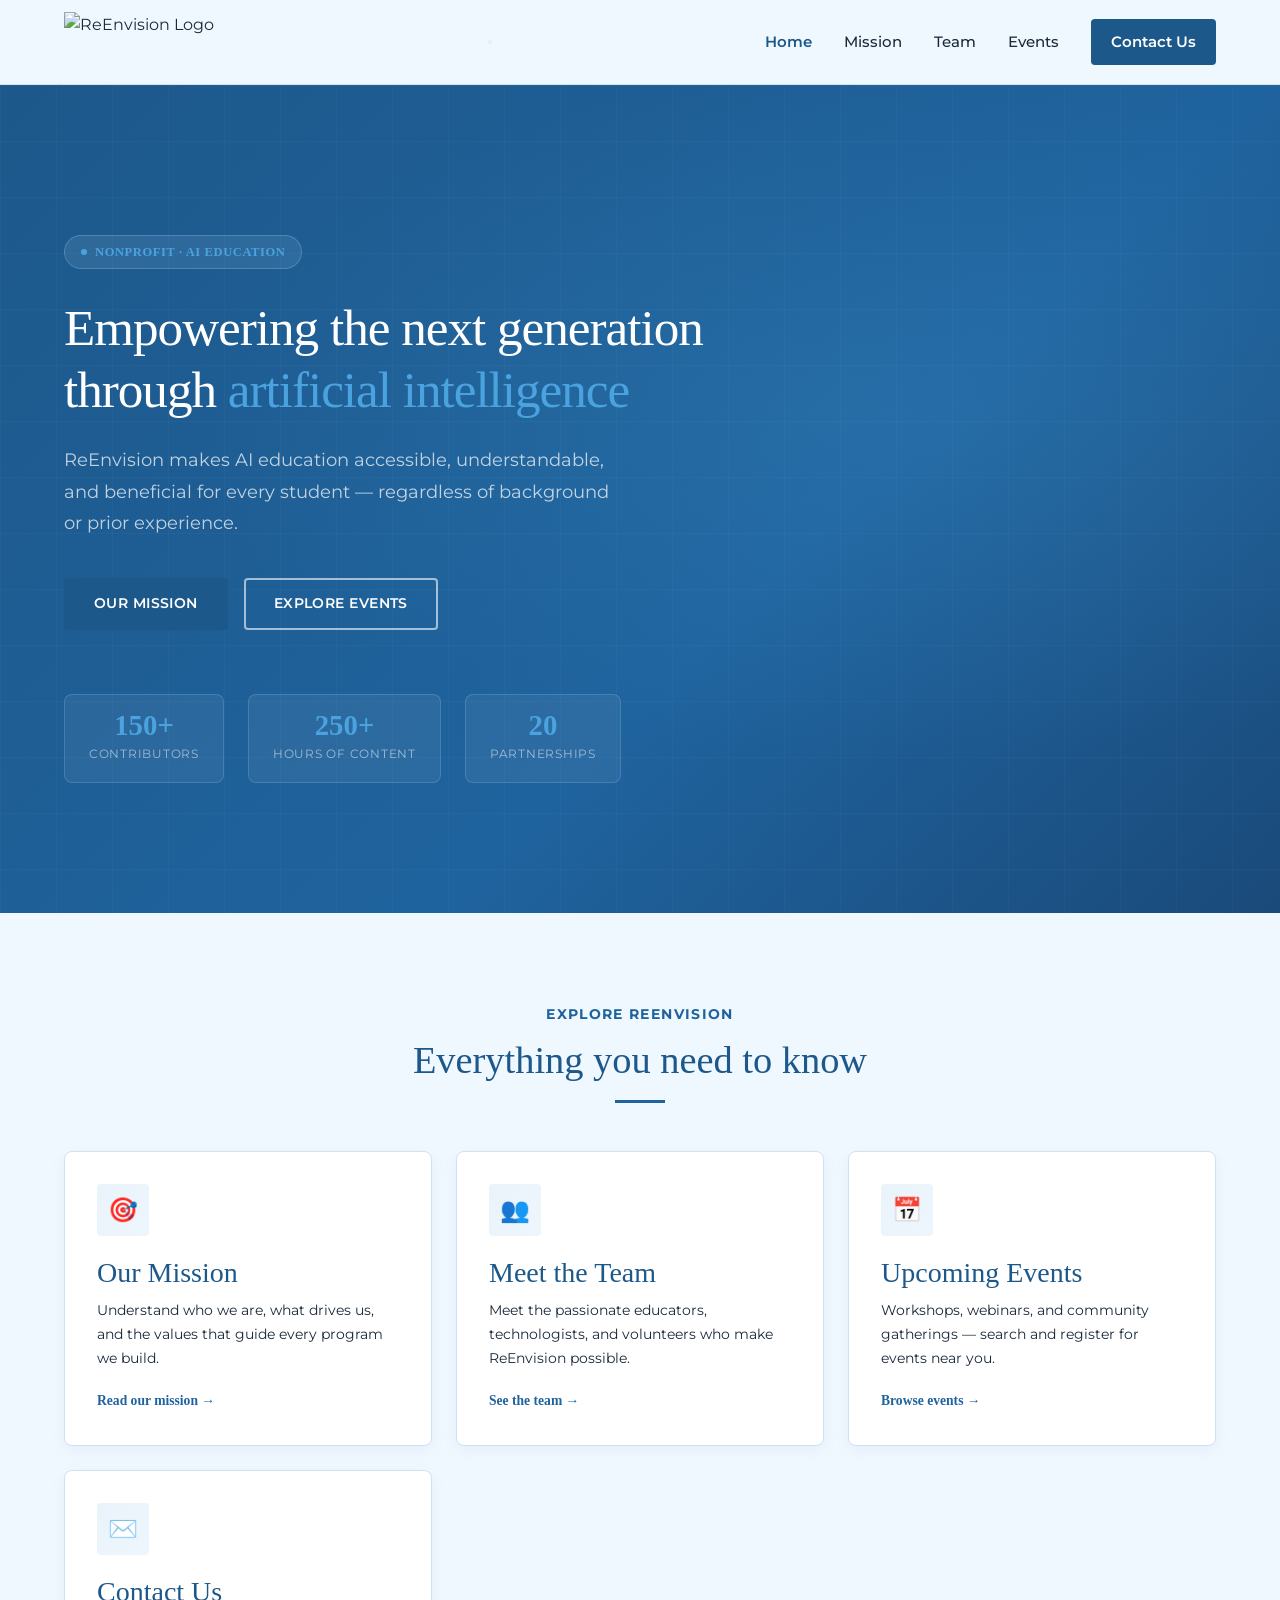
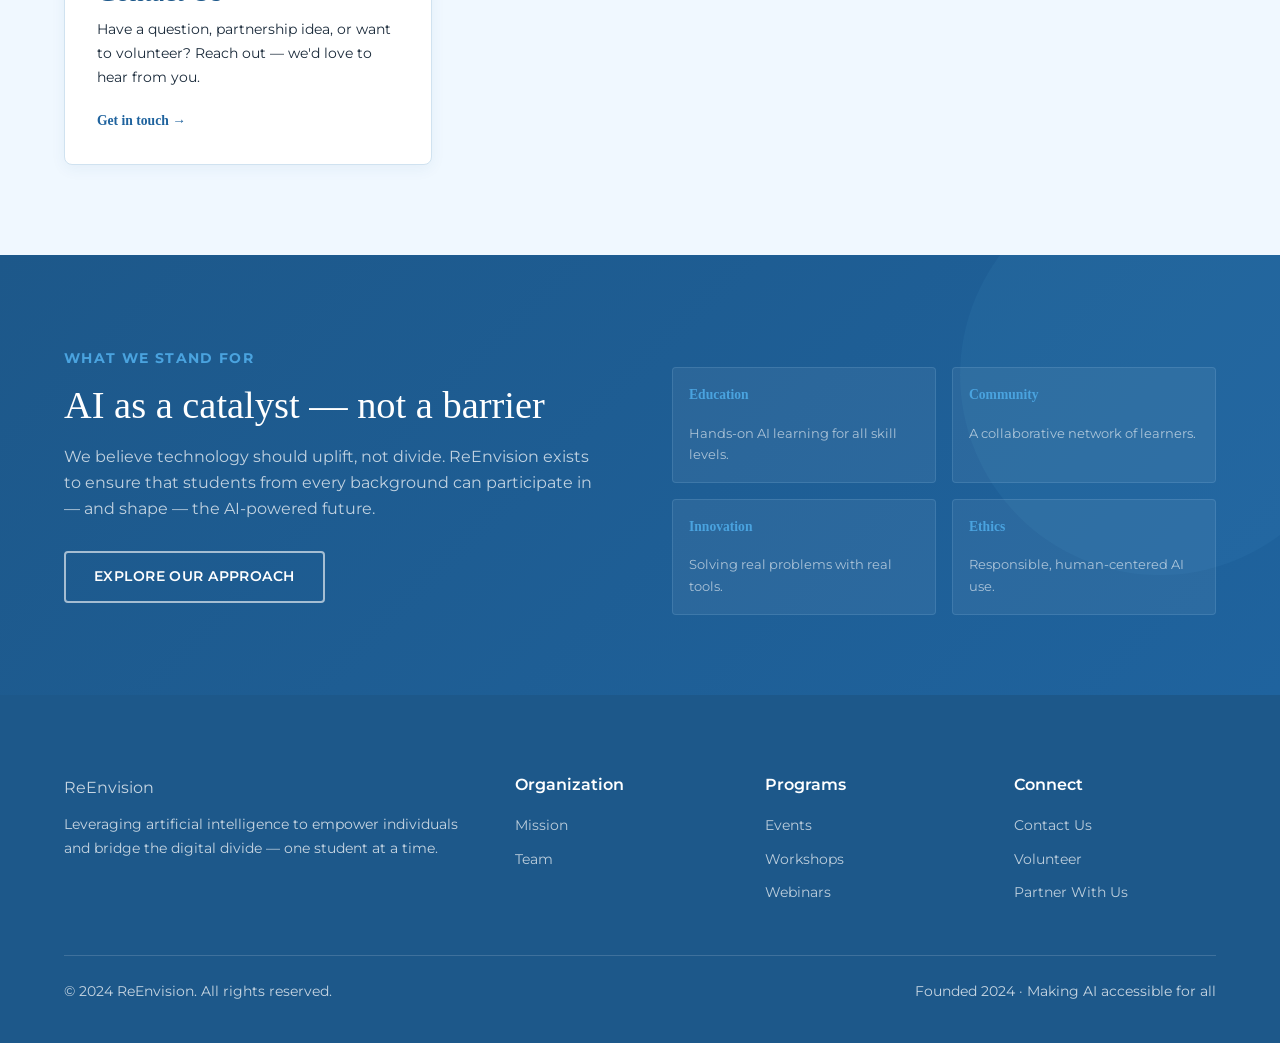
==== commit 74fa402d: "Update index.html" ====
--- a/index.html
+++ b/index.html
@@ -212,6 +212,16 @@
       .mission-strip-inner { grid-template-columns: 1fr; gap: 32px; }
       .hero { min-height: auto; padding: 80px 0 60px; }
     }
+
+    /* ── Nav "Contact Us" — plain white text, always, no exceptions ── */
+    .nav-cta,
+    .nav-cta:link,
+    .nav-cta:visited,
+    .nav-cta:hover,
+    .nav-cta:focus,
+    .nav-cta:active {
+      color: #ffffff !important;
+    }
   </style>
 </head>
 <body>
@@ -228,7 +238,6 @@
       <a href="mission.html">Mission</a>
       <a href="team.html">Team</a>
       <a href="events.html">Events</a>
-     
       <a href="contact.html" class="nav-cta">Contact Us</a>
     </div>
   </div>
@@ -282,12 +291,6 @@
         <p>Workshops, webinars, and community gatherings — search and register for events near you.</p>
         <span class="hub-link">Browse events →</span>
       </a>
-      <a href="impact.html" class="hub-card">
-        <div class="hub-icon">📊</div>
-        <h3>Our Impact</h3>
-        <p>Real numbers, real stories. See how ReEnvision is bridging the digital divide worldwide.</p>
-        <span class="hub-link">View impact →</span>
-      </a>
       <a href="contact.html" class="hub-card">
         <div class="hub-icon">✉️</div>
         <h3>Contact Us</h3>
@@ -342,7 +345,6 @@
         <h5>Organization</h5>
         <a href="mission.html">Mission</a>
         <a href="team.html">Team</a>
-        <a href="impact.html">Impact</a>
       </div>
       <div class="footer-col">
         <h5>Programs</h5>
--- a/style.css
+++ b/style.css
@@ -285,63 +285,50 @@
   font-size: 0.85rem;
 }
 
-/* ==========================================================================
-   7. CONTACT HERO CONTRAST FIXES (OVERRIDING TIMELINE PROSE BLOCKS)
-   ========================================================================== */
-/* Change 2: Targets the dark hero block wrapper to pull clean text separation */
+/* ==========================================================
+   CONTACT US TEXT - FORCE VISIBILITY
+   ========================================================== */
+
+/* If "Contact Us" is the eyebrow label */
+.page-hero .eyebrow,
 .page-hero-inner .eyebrow {
-  color: #F0F8FF !important;       /* Re-adjusts small label text to brand ice-blue */
-  font-weight: 700;
-  text-shadow: 0 1px 3px rgba(0, 0, 0, 0.25);
-}
-
+    color: #FFD700 !important;          /* Bright gold */
+    background-color: #0f2f4d !important;
+    display: inline-block !important;
+    padding: 10px 18px !important;
+    border-radius: 6px !important;
+    font-family: 'Montserrat', sans-serif !important;
+    font-weight: 700 !important;
+    font-size: 0.95rem !important;
+    letter-spacing: 0.12em !important;
+    text-transform: uppercase !important;
+    text-shadow: none !important;
+    border: 2px solid #FFD700 !important;
+}
+
+/* Hover effect */
+.page-hero .eyebrow:hover,
+.page-hero-inner .eyebrow:hover {
+    background-color: #FFD700 !important;
+    color: #0f2f4d !important;
+    border-color: #ffffff !important;
+}
+
+/* If Contact Us is actually the main heading */
+.page-hero h1,
 .page-hero-inner h1 {
-  color: #ffffff !important;        /* Forces titles to 100% white against gradients */
-  text-shadow: 0 2px 10px rgba(0, 0, 0, 0.2);
-}
-
-.page-hero-inner p {
-  color: rgba(255, 255, 255, 0.88) !important; /* Forces supporting text elements readable */
-}
-/* ==========================================================================
-   CONTACT US HERO TEXT OVERLAP & CONTRAST FIX
-   ========================================================================== */
-/* 1. Force the background to apply cleanly across the whole block */
-.page-hero {
-  background: linear-gradient(135deg, #1d588a 0%, #1f639e 100%) !important;
-  padding: 100px 0 80px !important;
-}
-
-/* 2. Target the Eyebrow ("Contact Us") to use high-contrast Ice Blue */
-.page-hero .eyebrow,
-.page-hero-inner .eyebrow,
-.page-hero div.eyebrow {
-  color: #F0F8FF !important;
-  font-weight: 700 !important;
-  letter-spacing: 0.1em !important;
-  display: block !important;
-  margin-bottom: 12px !important;
-}
-
-/* 3. Force the main Title ("We'd Love to Hear From You") to crisp 100% white */
-.page-hero h1,
-.page-hero-inner h1,
-.page-hero h2,
-.page-hero-inner h2 {
-  color: #ffffff !important;
-  font-family: 'Garamond', 'Times New Roman', serif !important;
-  font-size: 3.2rem !important;
-  font-weight: normal !important;
-  line-height: 1.2 !important;
-  margin-top: 0 !important;
-  margin-bottom: 16px !important;
-}
-
-/* 4. Force any description subtext to be light and fully readable */
-.page-hero p,
-.page-hero-inner p {
-  color: rgba(255, 255, 255, 0.9) !important;
-  font-family: 'Montserrat', sans-serif !important;
-  font-size: 1.1rem !important;
-  max-width: 600px !important;
-}
+    color: #ffffff !important;
+    background: rgba(0, 0, 0, 0.45) !important;
+    display: inline-block !important;
+    padding: 12px 24px !important;
+    border-radius: 8px !important;
+    text-shadow: none !important;
+    border-left: 5px solid #FFD700 !important;
+}
+
+/* Hover effect for heading */
+.page-hero h1:hover,
+.page-hero-inner h1:hover {
+    background: rgba(255, 215, 0, 0.15) !important;
+    border-left-color: #ffffff !important;
+}
